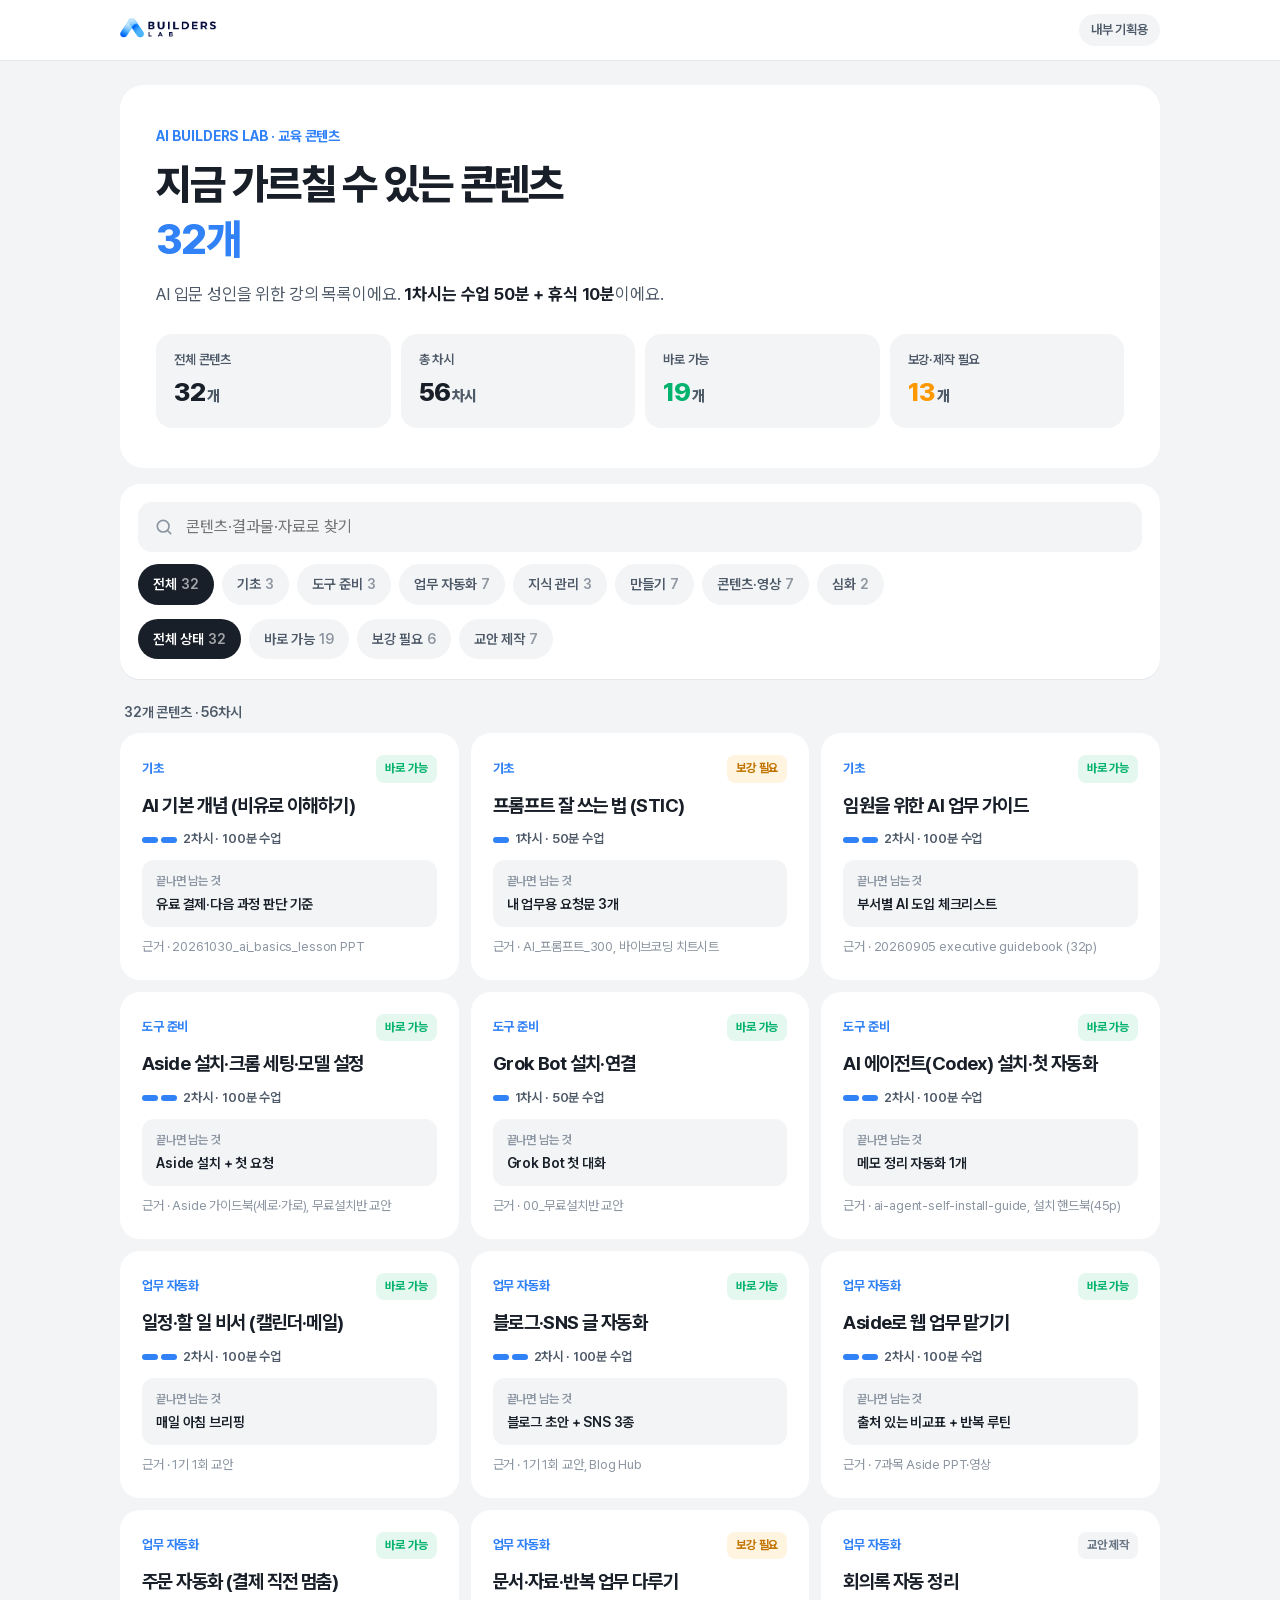
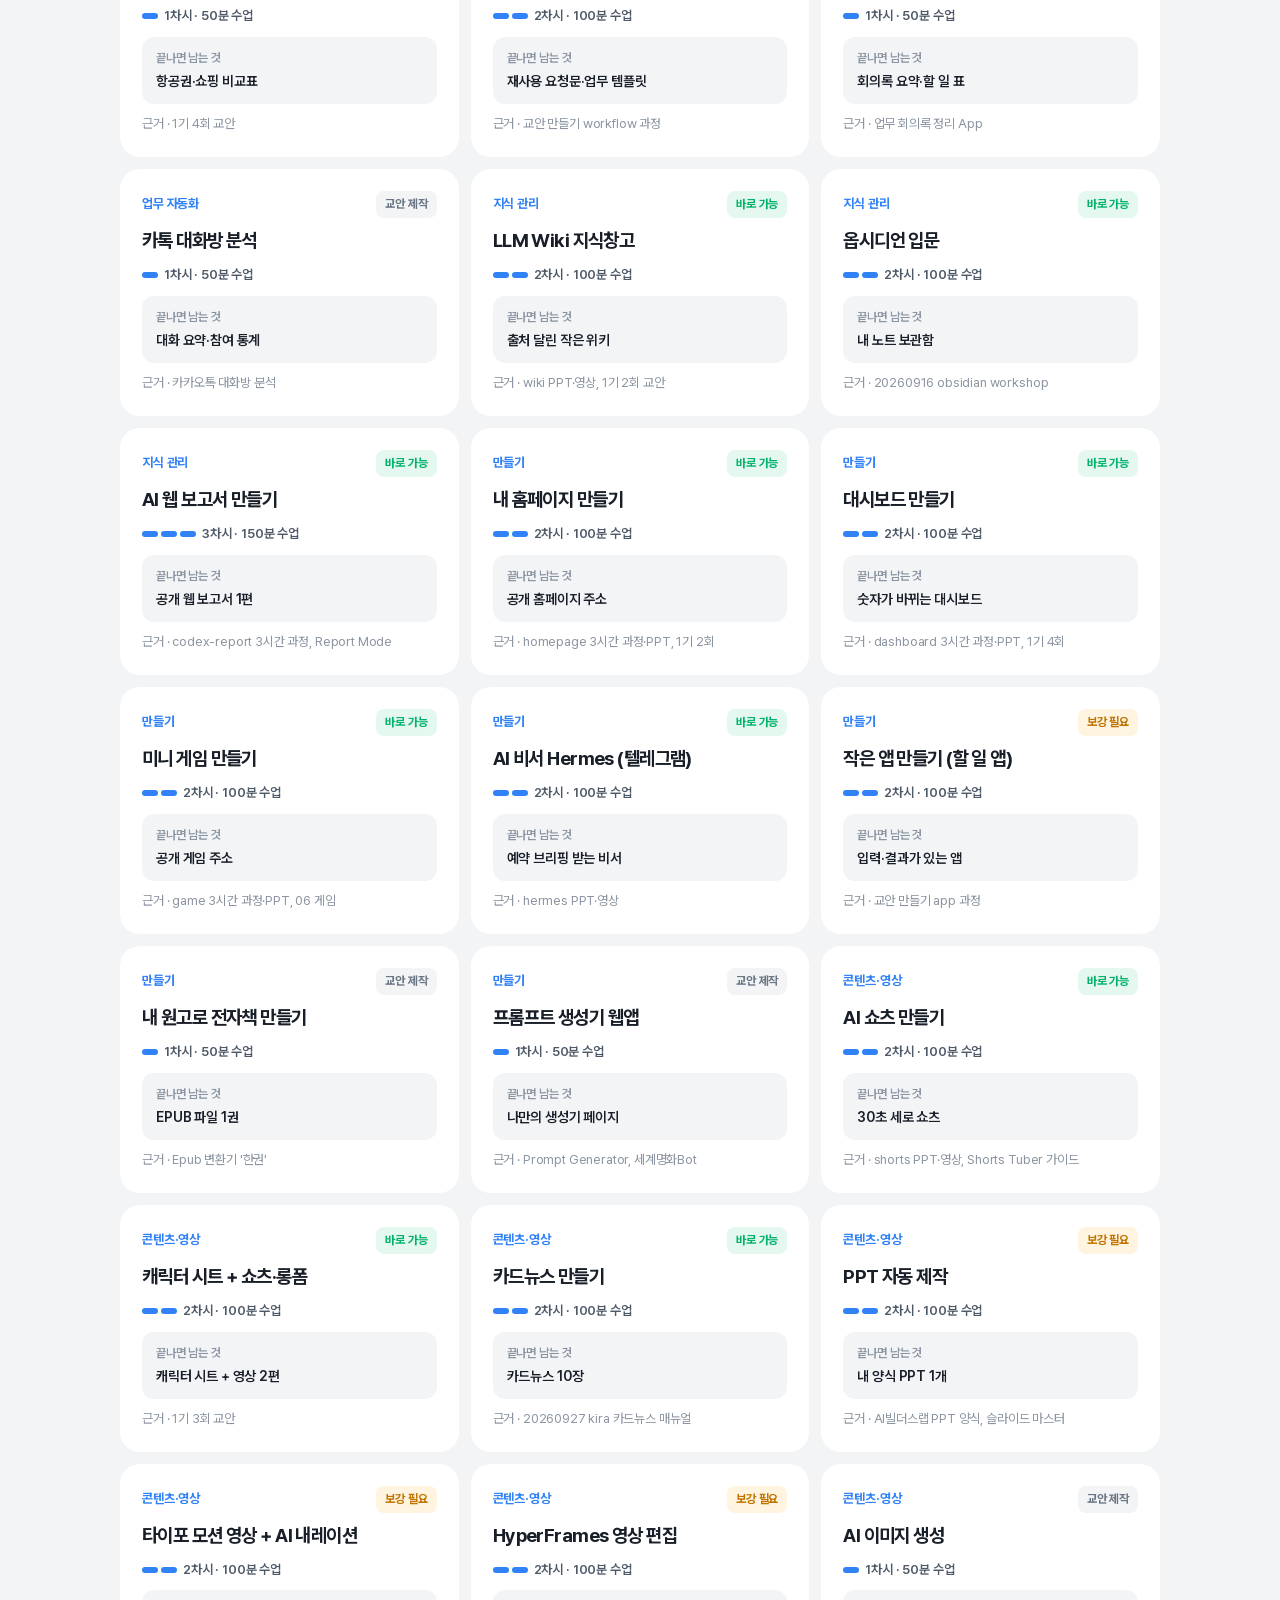
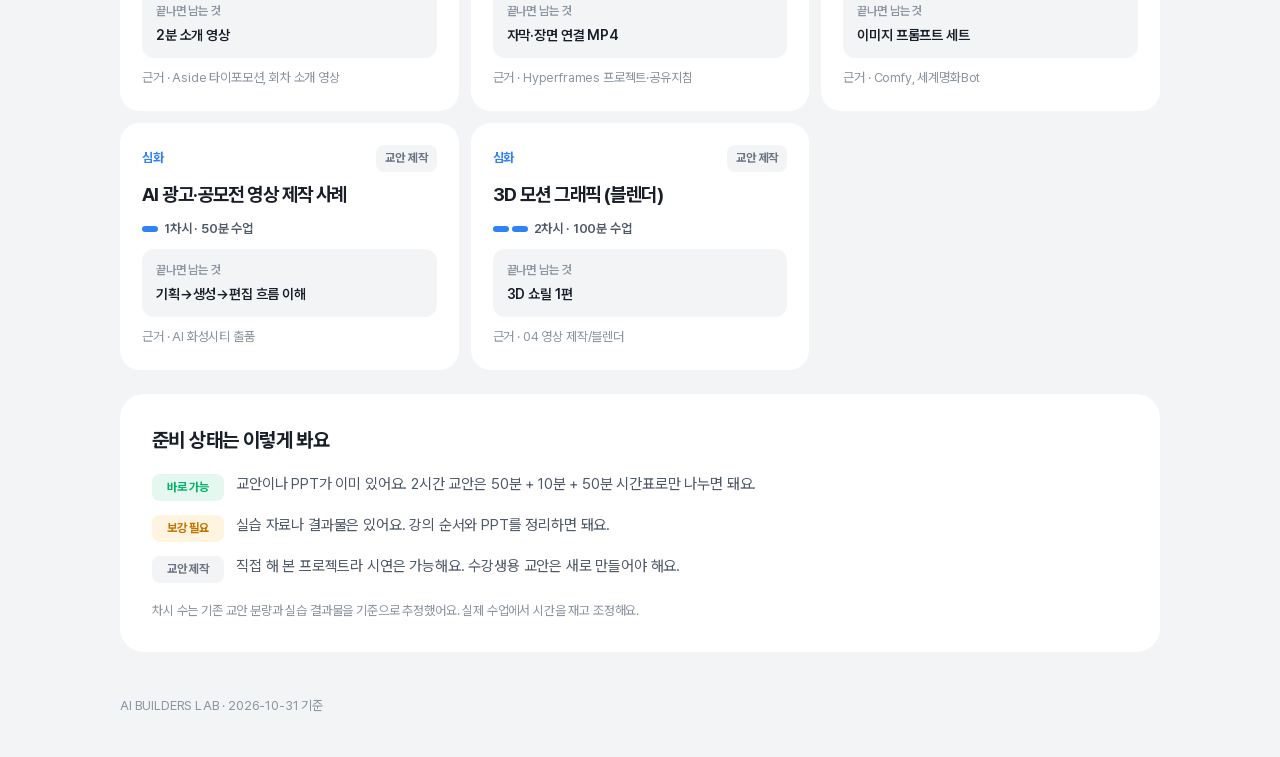
==== index.html @ 6aefcaed "AI빌더스랩 교육 가능 콘텐츠 목록 (토스 스타일 반응형)" ====
<!doctype html>
<html lang="ko">
<head>
  <meta charset="utf-8">
  <meta name="viewport" content="width=device-width,initial-scale=1">
  <title>AI빌더스랩 · 교육 가능 콘텐츠</title>
  <meta name="description" content="AI 입문 성인을 위한 AI빌더스랩 교육 콘텐츠 32개. 1차시는 수업 50분과 휴식 10분입니다.">
  <meta name="theme-color" content="#ffffff">
  <link rel="stylesheet" href="fonts/pretendard.css">
  <link rel="stylesheet" href="styles.css">
  <script src="data.js" defer></script>
  <script src="app.js" defer></script>
</head>
<body>
  <header class="top"><div class="wrap top-in">
    <img src="brand-wordmark.png" alt="AI빌더스랩" width="150" height="36">
    <span class="top-tag">내부 기획용</span>
  </div></header>
  <main class="wrap">
    <section class="hero">
      <p class="eyebrow">AI BUILDERS LAB · 교육 콘텐츠</p>
      <h1>지금 가르칠 수 있는 콘텐츠<br><span id="hero-count">32개</span></h1>
      <p class="lede">AI 입문 성인을 위한 강의 목록이에요. <b>1차시는 수업 50분 + 휴식 10분</b>이에요.</p>
      <div class="stats" id="stats"></div>
    </section>

    <section class="tools" aria-label="찾기">
      <label class="search"><svg viewBox="0 0 24 24" aria-hidden="true"><circle cx="11" cy="11" r="7"/><path d="m20 20-3.5-3.5"/></svg><input id="q" type="search" placeholder="콘텐츠·결과물·자료로 찾기" aria-label="검색"></label>
      <div class="chips" id="area-chips" role="group" aria-label="분야"></div>
      <div class="chips" id="ready-chips" role="group" aria-label="준비 상태"></div>
    </section>

    <p class="result" id="result" role="status" aria-live="polite"></p>
    <section class="list" id="list"></section>
    <p class="empty" id="empty" hidden>조건에 맞는 콘텐츠가 없어요. 필터를 바꿔 보세요.</p>

    <section class="legend">
      <h2>준비 상태는 이렇게 봐요</h2>
      <ul>
        <li><span class="badge ready">바로 가능</span>교안이나 PPT가 이미 있어요. 2시간 교안은 50분 + 10분 + 50분 시간표로만 나누면 돼요.</li>
        <li><span class="badge partial">보강 필요</span>실습 자료나 결과물은 있어요. 강의 순서와 PPT를 정리하면 돼요.</li>
        <li><span class="badge new">교안 제작</span>직접 해 본 프로젝트라 시연은 가능해요. 수강생용 교안은 새로 만들어야 해요.</li>
      </ul>
      <p class="note">차시 수는 기존 교안 분량과 실습 결과물을 기준으로 추정했어요. 실제 수업에서 시간을 재고 조정해요.</p>
    </section>
  </main>
  <footer class="foot"><div class="wrap">AI BUILDERS LAB · 2026-10-31 기준</div></footer>
</body>
</html>
---- fonts/pretendard.css ----
/*
Copyright (c) 2021 Kil Hyung-jin, with Reserved Font Name Pretendard.
https://github.com/orioncactus/pretendard

This Font Software is licensed under the SIL Open Font License, Version 1.1.
This license is copied below, and is also available with a FAQ at:
http://scripts.sil.org/OFL
*/
/* [0] */
@font-face {
	font-family: 'Pretendard Variable';
	font-style: normal;
	font-display: swap;
	font-weight: 45 920;
	src: url(./woff2-dynamic-subset/PretendardVariable.subset.0.woff2) format('woff2-variations');
	unicode-range: U+f9ca-fa0b, U+ff03-ff05, U+ff07, U+ff0a-ff0b, U+ff0d-ff19, U+ff1b, U+ff1d, U+ff20-ff5b, U+ff5d, U+ffe0-ffe3, U+ffe5-ffe6;
}

/* [1] */
@font-face {
	font-family: 'Pretendard Variable';
	font-style: normal;
	font-display: swap;
	font-weight: 45 920;
	src: url(./woff2-dynamic-subset/PretendardVariable.subset.1.woff2) format('woff2-variations');
	unicode-range: U+d723-d728, U+d72a-d733, U+d735-d748, U+d74a-d74f, U+d752-d753, U+d755-d757, U+d75a-d75f, U+d762-d764, U+d766-d768, U+d76a-d76b, U+d76d-d76f, U+d771-d787, U+d789-d78b, U+d78d-d78f, U+d791-d797, U+d79a, U+d79c, U+d79e-d7a3, U+f900-f909, U+f90b-f92e;
}

/* [2] */
@font-face {
	font-family: 'Pretendard Variable';
	font-style: normal;
	font-display: swap;
	font-weight: 45 920;
	src: url(./woff2-dynamic-subset/PretendardVariable.subset.2.woff2) format('woff2-variations');
	unicode-range: U+d679-d68b, U+d68e-d69e, U+d6a0, U+d6a2-d6a7, U+d6a9-d6c3, U+d6c6-d6c7, U+d6c9-d6cb, U+d6cd-d6d3, U+d6d5-d6d6, U+d6d8-d6e3, U+d6e5-d6e7, U+d6e9-d6fb, U+d6fd-d717, U+d719-d71f, U+d721-d722;
}

/* [3] */
@font-face {
	font-family: 'Pretendard Variable';
	font-style: normal;
	font-display: swap;
	font-weight: 45 920;
	src: url(./woff2-dynamic-subset/PretendardVariable.subset.3.woff2) format('woff2-variations');
	unicode-range: U+d5bc-d5c7, U+d5ca-d5cb, U+d5cd-d5cf, U+d5d1-d5d7, U+d5d9-d5da, U+d5dc, U+d5de-d5e3, U+d5e6-d5e7, U+d5e9-d5eb, U+d5ed-d5f6, U+d5f8, U+d5fa-d5ff, U+d602-d603, U+d605-d607, U+d609-d60f, U+d612-d613, U+d616-d61b, U+d61d-d637, U+d63a-d63b, U+d63d-d63f, U+d641-d647, U+d64a-d64c, U+d64e-d653, U+d656-d657, U+d659-d65b, U+d65d-d666, U+d668, U+d66a-d678;
}

/* [4] */
@font-face {
	font-family: 'Pretendard Variable';
	font-style: normal;
	font-display: swap;
	font-weight: 45 920;
	src: url(./woff2-dynamic-subset/PretendardVariable.subset.4.woff2) format('woff2-variations');
	unicode-range: U+d507, U+d509-d50b, U+d50d-d513, U+d515-d53b, U+d53e-d53f, U+d541-d543, U+d545-d54c, U+d54e, U+d550, U+d552-d557, U+d55a-d55b, U+d55d-d55f, U+d561-d564, U+d566-d567, U+d56a, U+d56c, U+d56e-d573, U+d576-d577, U+d579-d583, U+d585-d586, U+d58a-d5a4, U+d5a6-d5bb;
}

/* [5] */
@font-face {
	font-family: 'Pretendard Variable';
	font-style: normal;
	font-display: swap;
	font-weight: 45 920;
	src: url(./woff2-dynamic-subset/PretendardVariable.subset.5.woff2) format('woff2-variations');
	unicode-range: U+d464-d477, U+d47a-d47b, U+d47d-d47f, U+d481-d487, U+d489-d48a, U+d48c, U+d48e-d4e7, U+d4e9-d503, U+d505-d506;
}

/* [6] */
@font-face {
	font-family: 'Pretendard Variable';
	font-style: normal;
	font-display: swap;
	font-weight: 45 920;
	src: url(./woff2-dynamic-subset/PretendardVariable.subset.6.woff2) format('woff2-variations');
	unicode-range: U+d3bf-d3c7, U+d3ca-d3cf, U+d3d1-d3eb, U+d3ee-d3ef, U+d3f1-d3f3, U+d3f5-d3fb, U+d3fd-d400, U+d402-d45b, U+d45d-d463;
}

/* [7] */
@font-face {
	font-family: 'Pretendard Variable';
	font-style: normal;
	font-display: swap;
	font-weight: 45 920;
	src: url(./woff2-dynamic-subset/PretendardVariable.subset.7.woff2) format('woff2-variations');
	unicode-range: U+d2ff, U+d302-d304, U+d306-d30b, U+d30f, U+d311-d313, U+d315-d31b, U+d31e, U+d322-d324, U+d326-d327, U+d32a-d32b, U+d32d-d32f, U+d331-d337, U+d339-d33c, U+d33e-d37b, U+d37e-d37f, U+d381-d383, U+d385-d38b, U+d38e-d390, U+d392-d397, U+d39a-d39b, U+d39d-d39f, U+d3a1-d3a7, U+d3a9-d3aa, U+d3ac, U+d3ae-d3b3, U+d3b5-d3b7, U+d3b9-d3bb, U+d3bd-d3be;
}

/* [8] */
@font-face {
	font-family: 'Pretendard Variable';
	font-style: normal;
	font-display: swap;
	font-weight: 45 920;
	src: url(./woff2-dynamic-subset/PretendardVariable.subset.8.woff2) format('woff2-variations');
	unicode-range: U+d257-d27f, U+d281-d29b, U+d29d-d29f, U+d2a1-d2ab, U+d2ad-d2b7, U+d2ba-d2bb, U+d2bd-d2bf, U+d2c1-d2c7, U+d2c9-d2ef, U+d2f2-d2f3, U+d2f5-d2f7, U+d2f9-d2fe;
}

/* [9] */
@font-face {
	font-family: 'Pretendard Variable';
	font-style: normal;
	font-display: swap;
	font-weight: 45 920;
	src: url(./woff2-dynamic-subset/PretendardVariable.subset.9.woff2) format('woff2-variations');
	unicode-range: U+d1b4, U+d1b6-d1f3, U+d1f5-d22b, U+d22e-d22f, U+d231-d233, U+d235-d23b, U+d23d-d240, U+d242-d256;
}

/* [10] */
@font-face {
	font-family: 'Pretendard Variable';
	font-style: normal;
	font-display: swap;
	font-weight: 45 920;
	src: url(./woff2-dynamic-subset/PretendardVariable.subset.10.woff2) format('woff2-variations');
	unicode-range: U+d105-d12f, U+d132-d133, U+d135-d137, U+d139-d13f, U+d141-d142, U+d144, U+d146-d14b, U+d14e-d14f, U+d151-d153, U+d155-d15b, U+d15e-d187, U+d189-d19f, U+d1a2-d1a3, U+d1a5-d1a7, U+d1a9-d1af, U+d1b2-d1b3;
}

/* [11] */
@font-face {
	font-family: 'Pretendard Variable';
	font-style: normal;
	font-display: swap;
	font-weight: 45 920;
	src: url(./woff2-dynamic-subset/PretendardVariable.subset.11.woff2) format('woff2-variations');
	unicode-range: U+d04b-d04f, U+d051-d057, U+d059-d06b, U+d06d-d06f, U+d071-d073, U+d075-d07b, U+d07e-d0a3, U+d0a6-d0a7, U+d0a9-d0ab, U+d0ad-d0b3, U+d0b6, U+d0b8, U+d0ba-d0bf, U+d0c2-d0c3, U+d0c5-d0c7, U+d0c9-d0cf, U+d0d2, U+d0d6-d0db, U+d0de-d0df, U+d0e1-d0e3, U+d0e5-d0eb, U+d0ee-d0f0, U+d0f2-d104;
}

/* [12] */
@font-face {
	font-family: 'Pretendard Variable';
	font-style: normal;
	font-display: swap;
	font-weight: 45 920;
	src: url(./woff2-dynamic-subset/PretendardVariable.subset.12.woff2) format('woff2-variations');
	unicode-range: U+cfa2-cfc3, U+cfc5-cfdf, U+cfe2-cfe3, U+cfe5-cfe7, U+cfe9-cff4, U+cff6-cffb, U+cffd-cfff, U+d001-d003, U+d005-d017, U+d019-d033, U+d036-d037, U+d039-d03b, U+d03d-d04a;
}

/* [13] */
@font-face {
	font-family: 'Pretendard Variable';
	font-style: normal;
	font-display: swap;
	font-weight: 45 920;
	src: url(./woff2-dynamic-subset/PretendardVariable.subset.13.woff2) format('woff2-variations');
	unicode-range: U+cef0-cef3, U+cef6, U+cef9-ceff, U+cf01-cf03, U+cf05-cf07, U+cf09-cf0f, U+cf11-cf12, U+cf14-cf1b, U+cf1d-cf1f, U+cf21-cf2f, U+cf31-cf53, U+cf56-cf57, U+cf59-cf5b, U+cf5d-cf63, U+cf66, U+cf68, U+cf6a-cf6f, U+cf71-cf84, U+cf86-cf8b, U+cf8d-cfa1;
}

/* [14] */
@font-face {
	font-family: 'Pretendard Variable';
	font-style: normal;
	font-display: swap;
	font-weight: 45 920;
	src: url(./woff2-dynamic-subset/PretendardVariable.subset.14.woff2) format('woff2-variations');
	unicode-range: U+ce3c-ce57, U+ce5a-ce5b, U+ce5d-ce5f, U+ce61-ce67, U+ce6a, U+ce6c, U+ce6e-ce73, U+ce76-ce77, U+ce79-ce7b, U+ce7d-ce83, U+ce85-ce88, U+ce8a-ce8f, U+ce91-ce93, U+ce95-ce97, U+ce99-ce9f, U+cea2, U+cea4-ceab, U+cead-cee3, U+cee6-cee7, U+cee9-ceeb, U+ceed-ceef;
}

/* [15] */
@font-face {
	font-family: 'Pretendard Variable';
	font-style: normal;
	font-display: swap;
	font-weight: 45 920;
	src: url(./woff2-dynamic-subset/PretendardVariable.subset.15.woff2) format('woff2-variations');
	unicode-range: U+cd92-cd93, U+cd96-cd97, U+cd99-cd9b, U+cd9d-cda3, U+cda6-cda8, U+cdaa-cdaf, U+cdb1-cdc3, U+cdc5-cdcb, U+cdcd-cde7, U+cde9-ce03, U+ce05-ce1f, U+ce22-ce34, U+ce36-ce3b;
}

/* [16] */
@font-face {
	font-family: 'Pretendard Variable';
	font-style: normal;
	font-display: swap;
	font-weight: 45 920;
	src: url(./woff2-dynamic-subset/PretendardVariable.subset.16.woff2) format('woff2-variations');
	unicode-range: U+ccef-cd07, U+cd0a-cd0b, U+cd0d-cd1a, U+cd1c, U+cd1e-cd2b, U+cd2d-cd5b, U+cd5d-cd77, U+cd79-cd91;
}

/* [17] */
@font-face {
	font-family: 'Pretendard Variable';
	font-style: normal;
	font-display: swap;
	font-weight: 45 920;
	src: url(./woff2-dynamic-subset/PretendardVariable.subset.17.woff2) format('woff2-variations');
	unicode-range: U+cc3f-cc43, U+cc46-cc47, U+cc49-cc4b, U+cc4d-cc53, U+cc55-cc58, U+cc5a-cc5f, U+cc61-cc97, U+cc9a-cc9b, U+cc9d-cc9f, U+cca1-cca7, U+ccaa, U+ccac, U+ccae-ccb3, U+ccb6-ccb7, U+ccb9-ccbb, U+ccbd-cccf, U+ccd1-cce3, U+cce5-ccee;
}

/* [18] */
@font-face {
	font-family: 'Pretendard Variable';
	font-style: normal;
	font-display: swap;
	font-weight: 45 920;
	src: url(./woff2-dynamic-subset/PretendardVariable.subset.18.woff2) format('woff2-variations');
	unicode-range: U+cb91-cbd3, U+cbd5-cbe3, U+cbe5-cc0b, U+cc0e-cc0f, U+cc11-cc13, U+cc15-cc1b, U+cc1d-cc20, U+cc23-cc27, U+cc2a-cc2b, U+cc2d, U+cc2f, U+cc31-cc37, U+cc3a, U+cc3c;
}

/* [19] */
@font-face {
	font-family: 'Pretendard Variable';
	font-style: normal;
	font-display: swap;
	font-weight: 45 920;
	src: url(./woff2-dynamic-subset/PretendardVariable.subset.19.woff2) format('woff2-variations');
	unicode-range: U+caf4-cb47, U+cb4a-cb90;
}

/* [20] */
@font-face {
	font-family: 'Pretendard Variable';
	font-style: normal;
	font-display: swap;
	font-weight: 45 920;
	src: url(./woff2-dynamic-subset/PretendardVariable.subset.20.woff2) format('woff2-variations');
	unicode-range: U+ca4a-ca4b, U+ca4e-ca4f, U+ca51-ca53, U+ca55-ca5b, U+ca5d-ca60, U+ca62-ca83, U+ca85-cabb, U+cabe-cabf, U+cac1-cac3, U+cac5-cacb, U+cacd-cad0, U+cad2, U+cad4-cad8, U+cada-caf3;
}

/* [21] */
@font-face {
	font-family: 'Pretendard Variable';
	font-style: normal;
	font-display: swap;
	font-weight: 45 920;
	src: url(./woff2-dynamic-subset/PretendardVariable.subset.21.woff2) format('woff2-variations');
	unicode-range: U+c996-c997, U+c99a-c99c, U+c99e-c9bf, U+c9c2-c9c3, U+c9c5-c9c7, U+c9c9-c9cf, U+c9d2, U+c9d4, U+c9d7-c9d8, U+c9db, U+c9de-c9df, U+c9e1-c9e3, U+c9e5-c9e6, U+c9e8-c9eb, U+c9ee-c9f0, U+c9f2-c9f7, U+c9f9-ca0b, U+ca0d-ca28, U+ca2a-ca49;
}

/* [22] */
@font-face {
	font-family: 'Pretendard Variable';
	font-style: normal;
	font-display: swap;
	font-weight: 45 920;
	src: url(./woff2-dynamic-subset/PretendardVariable.subset.22.woff2) format('woff2-variations');
	unicode-range: U+c8e9-c8f4, U+c8f6-c8fb, U+c8fe-c8ff, U+c901-c903, U+c905-c90b, U+c90e-c910, U+c912-c917, U+c919-c92b, U+c92d-c94f, U+c951-c953, U+c955-c96b, U+c96d-c973, U+c975-c987, U+c98a-c98b, U+c98d-c98f, U+c991-c995;
}

/* [23] */
@font-face {
	font-family: 'Pretendard Variable';
	font-style: normal;
	font-display: swap;
	font-weight: 45 920;
	src: url(./woff2-dynamic-subset/PretendardVariable.subset.23.woff2) format('woff2-variations');
	unicode-range: U+c841-c84b, U+c84d-c86f, U+c872-c873, U+c875-c877, U+c879-c87f, U+c882-c884, U+c887-c88a, U+c88d-c8c3, U+c8c5-c8df, U+c8e1-c8e8;
}

/* [24] */
@font-face {
	font-family: 'Pretendard Variable';
	font-style: normal;
	font-display: swap;
	font-weight: 45 920;
	src: url(./woff2-dynamic-subset/PretendardVariable.subset.24.woff2) format('woff2-variations');
	unicode-range: U+c779-c77b, U+c77e-c782, U+c786, U+c78b, U+c78d, U+c78f, U+c792-c793, U+c795, U+c797, U+c799-c79f, U+c7a2, U+c7a7-c7ab, U+c7ae-c7bb, U+c7bd-c7c0, U+c7c2-c7c7, U+c7c9-c7dc, U+c7de-c7ff, U+c802-c803, U+c805-c807, U+c809, U+c80b-c80f, U+c812, U+c814, U+c817-c81b, U+c81e-c81f, U+c821-c823, U+c825-c82e, U+c830-c837, U+c839-c83b, U+c83d-c840;
}

/* [25] */
@font-face {
	font-family: 'Pretendard Variable';
	font-style: normal;
	font-display: swap;
	font-weight: 45 920;
	src: url(./woff2-dynamic-subset/PretendardVariable.subset.25.woff2) format('woff2-variations');
	unicode-range: U+c6bb-c6bf, U+c6c2, U+c6c4, U+c6c6-c6cb, U+c6ce-c6cf, U+c6d1-c6d3, U+c6d5-c6db, U+c6dd-c6df, U+c6e1-c6e7, U+c6e9-c6eb, U+c6ed-c6ef, U+c6f1-c6f8, U+c6fa-c703, U+c705-c707, U+c709-c70b, U+c70d-c716, U+c718, U+c71a-c71f, U+c722-c723, U+c725-c727, U+c729-c734, U+c736-c73b, U+c73e-c73f, U+c741-c743, U+c745-c74b, U+c74e-c750, U+c752-c757, U+c759-c773, U+c776-c777;
}

/* [26] */
@font-face {
	font-family: 'Pretendard Variable';
	font-style: normal;
	font-display: swap;
	font-weight: 45 920;
	src: url(./woff2-dynamic-subset/PretendardVariable.subset.26.woff2) format('woff2-variations');
	unicode-range: U+c5f5-c5fb, U+c5fe, U+c602-c605, U+c607, U+c609-c60f, U+c611-c61a, U+c61c-c623, U+c626-c627, U+c629-c62b, U+c62d, U+c62f-c632, U+c636, U+c638, U+c63a-c63f, U+c642-c643, U+c645-c647, U+c649-c652, U+c656-c65b, U+c65d-c65f, U+c661-c663, U+c665-c677, U+c679-c67b, U+c67d-c693, U+c696-c697, U+c699-c69b, U+c69d-c6a3, U+c6a6, U+c6a8, U+c6aa-c6af, U+c6b2-c6b3, U+c6b5-c6b7, U+c6b9-c6ba;
}

/* [27] */
@font-face {
	font-family: 'Pretendard Variable';
	font-style: normal;
	font-display: swap;
	font-weight: 45 920;
	src: url(./woff2-dynamic-subset/PretendardVariable.subset.27.woff2) format('woff2-variations');
	unicode-range: U+c517-c527, U+c52a-c52b, U+c52d-c52f, U+c531-c538, U+c53a, U+c53c, U+c53e-c543, U+c546-c547, U+c54b, U+c54d-c552, U+c556, U+c55a-c55b, U+c55d, U+c55f, U+c562-c563, U+c565-c567, U+c569-c56f, U+c572, U+c574, U+c576-c57b, U+c57e-c57f, U+c581-c583, U+c585-c586, U+c588-c58b, U+c58e, U+c590, U+c592-c596, U+c599-c5b3, U+c5b6-c5b7, U+c5ba, U+c5be-c5c3, U+c5ca-c5cb, U+c5cd, U+c5cf, U+c5d2-c5d3, U+c5d5-c5d7, U+c5d9-c5df, U+c5e1-c5e2, U+c5e4, U+c5e6-c5eb, U+c5ef, U+c5f1-c5f3;
}

/* [28] */
@font-face {
	font-family: 'Pretendard Variable';
	font-style: normal;
	font-display: swap;
	font-weight: 45 920;
	src: url(./woff2-dynamic-subset/PretendardVariable.subset.28.woff2) format('woff2-variations');
	unicode-range: U+c475-c4ef, U+c4f2-c4f3, U+c4f5-c4f7, U+c4f9-c4ff, U+c502-c50b, U+c50d-c516;
}

/* [29] */
@font-face {
	font-family: 'Pretendard Variable';
	font-style: normal;
	font-display: swap;
	font-weight: 45 920;
	src: url(./woff2-dynamic-subset/PretendardVariable.subset.29.woff2) format('woff2-variations');
	unicode-range: U+c3d0-c3d7, U+c3da-c3db, U+c3dd-c3de, U+c3e1-c3ec, U+c3ee-c3f3, U+c3f5-c42b, U+c42d-c463, U+c466-c474;
}

/* [30] */
@font-face {
	font-family: 'Pretendard Variable';
	font-style: normal;
	font-display: swap;
	font-weight: 45 920;
	src: url(./woff2-dynamic-subset/PretendardVariable.subset.30.woff2) format('woff2-variations');
	unicode-range: U+c32b-c367, U+c36a-c36b, U+c36d-c36f, U+c371-c377, U+c37a-c37b, U+c37e-c383, U+c385-c387, U+c389-c3cf;
}

/* [31] */
@font-face {
	font-family: 'Pretendard Variable';
	font-style: normal;
	font-display: swap;
	font-weight: 45 920;
	src: url(./woff2-dynamic-subset/PretendardVariable.subset.31.woff2) format('woff2-variations');
	unicode-range: U+c26a-c26b, U+c26d-c26f, U+c271-c273, U+c275-c27b, U+c27e-c287, U+c289-c28f, U+c291-c297, U+c299-c29a, U+c29c-c2a3, U+c2a5-c2a7, U+c2a9-c2ab, U+c2ad-c2b3, U+c2b6, U+c2b8, U+c2ba-c2bb, U+c2bd-c2db, U+c2de-c2df, U+c2e1-c2e2, U+c2e5-c2ea, U+c2ee, U+c2f0, U+c2f2-c2f5, U+c2f7, U+c2fa-c2fb, U+c2fd-c2ff, U+c301-c307, U+c309-c30c, U+c30e-c312, U+c315-c323, U+c325-c328, U+c32a;
}

/* [32] */
@font-face {
	font-family: 'Pretendard Variable';
	font-style: normal;
	font-display: swap;
	font-weight: 45 920;
	src: url(./woff2-dynamic-subset/PretendardVariable.subset.32.woff2) format('woff2-variations');
	unicode-range: U+c1bc-c1c3, U+c1c5-c1df, U+c1e1-c1fb, U+c1fd-c203, U+c205-c20c, U+c20e, U+c210-c217, U+c21a-c21b, U+c21d-c21e, U+c221-c227, U+c229-c22a, U+c22c, U+c22e, U+c230, U+c233-c24f, U+c251-c257, U+c259-c269;
}

/* [33] */
@font-face {
	font-family: 'Pretendard Variable';
	font-style: normal;
	font-display: swap;
	font-weight: 45 920;
	src: url(./woff2-dynamic-subset/PretendardVariable.subset.33.woff2) format('woff2-variations');
	unicode-range: U+c101-c11b, U+c11f, U+c121-c123, U+c125-c12b, U+c12e, U+c132-c137, U+c13a-c13b, U+c13d-c13f, U+c141-c147, U+c14a, U+c14c-c153, U+c155-c157, U+c159-c15b, U+c15d-c166, U+c169-c16f, U+c171-c177, U+c179-c18b, U+c18e-c18f, U+c191-c193, U+c195-c19b, U+c19d-c19e, U+c1a0, U+c1a2-c1a4, U+c1a6-c1bb;
}

/* [34] */
@font-face {
	font-family: 'Pretendard Variable';
	font-style: normal;
	font-display: swap;
	font-weight: 45 920;
	src: url(./woff2-dynamic-subset/PretendardVariable.subset.34.woff2) format('woff2-variations');
	unicode-range: U+c049-c057, U+c059-c05b, U+c05d-c05f, U+c061-c067, U+c069-c08f, U+c091-c0ab, U+c0ae-c0af, U+c0b1-c0b3, U+c0b5, U+c0b7-c0bb, U+c0be, U+c0c2-c0c7, U+c0ca-c0cb, U+c0cd-c0cf, U+c0d1-c0d7, U+c0d9-c0da, U+c0dc, U+c0de-c0e3, U+c0e5-c0eb, U+c0ed-c0f3, U+c0f6, U+c0f8, U+c0fa-c0ff;
}

/* [35] */
@font-face {
	font-family: 'Pretendard Variable';
	font-style: normal;
	font-display: swap;
	font-weight: 45 920;
	src: url(./woff2-dynamic-subset/PretendardVariable.subset.35.woff2) format('woff2-variations');
	unicode-range: U+bfa7-bfaf, U+bfb1-bfc4, U+bfc6-bfcb, U+bfce-bfcf, U+bfd1-bfd3, U+bfd5-bfdb, U+bfdd-c048;
}

/* [36] */
@font-face {
	font-family: 'Pretendard Variable';
	font-style: normal;
	font-display: swap;
	font-weight: 45 920;
	src: url(./woff2-dynamic-subset/PretendardVariable.subset.36.woff2) format('woff2-variations');
	unicode-range: U+bf07, U+bf09-bf3f, U+bf41-bf4f, U+bf52-bf54, U+bf56-bfa6;
}

/* [37] */
@font-face {
	font-family: 'Pretendard Variable';
	font-style: normal;
	font-display: swap;
	font-weight: 45 920;
	src: url(./woff2-dynamic-subset/PretendardVariable.subset.37.woff2) format('woff2-variations');
	unicode-range: U+be56, U+be58, U+be5c-be5f, U+be62-be63, U+be65-be67, U+be69-be74, U+be76-be7b, U+be7e-be7f, U+be81-be8e, U+be90, U+be92-bea7, U+bea9-becf, U+bed2-bed3, U+bed5-bed6, U+bed9-bee3, U+bee6-bf06;
}

/* [38] */
@font-face {
	font-family: 'Pretendard Variable';
	font-style: normal;
	font-display: swap;
	font-weight: 45 920;
	src: url(./woff2-dynamic-subset/PretendardVariable.subset.38.woff2) format('woff2-variations');
	unicode-range: U+bdb0-bdd3, U+bdd5-bdef, U+bdf1-be0b, U+be0d-be0f, U+be11-be13, U+be15-be43, U+be46-be47, U+be49-be4b, U+be4d-be53;
}

/* [39] */
@font-face {
	font-family: 'Pretendard Variable';
	font-style: normal;
	font-display: swap;
	font-weight: 45 920;
	src: url(./woff2-dynamic-subset/PretendardVariable.subset.39.woff2) format('woff2-variations');
	unicode-range: U+bd03, U+bd06, U+bd08, U+bd0a-bd0f, U+bd11-bd22, U+bd25-bd47, U+bd49-bd58, U+bd5a-bd7f, U+bd82-bd83, U+bd85-bd87, U+bd8a-bd8f, U+bd91-bd92, U+bd94, U+bd96-bd98, U+bd9a-bdaf;
}

/* [40] */
@font-face {
	font-family: 'Pretendard Variable';
	font-style: normal;
	font-display: swap;
	font-weight: 45 920;
	src: url(./woff2-dynamic-subset/PretendardVariable.subset.40.woff2) format('woff2-variations');
	unicode-range: U+bc4e-bc83, U+bc86-bc87, U+bc89-bc8b, U+bc8d-bc93, U+bc96, U+bc98, U+bc9b-bc9f, U+bca2-bca3, U+bca5-bca7, U+bca9-bcb2, U+bcb4-bcbb, U+bcbe-bcbf, U+bcc1-bcc3, U+bcc5-bccc, U+bcce-bcd0, U+bcd2-bcd4, U+bcd6-bcf3, U+bcf7, U+bcf9-bcfb, U+bcfd-bd02;
}

/* [41] */
@font-face {
	font-family: 'Pretendard Variable';
	font-style: normal;
	font-display: swap;
	font-weight: 45 920;
	src: url(./woff2-dynamic-subset/PretendardVariable.subset.41.woff2) format('woff2-variations');
	unicode-range: U+bb90-bba3, U+bba5-bbab, U+bbad-bbbf, U+bbc1-bbf7, U+bbfa-bbfb, U+bbfd-bbfe, U+bc01-bc07, U+bc09-bc0a, U+bc0e, U+bc10, U+bc12-bc13, U+bc17, U+bc19-bc1a, U+bc1e, U+bc20-bc23, U+bc26, U+bc28, U+bc2a-bc2c, U+bc2e-bc2f, U+bc32-bc33, U+bc35-bc37, U+bc39-bc3f, U+bc41-bc42, U+bc44, U+bc46-bc48, U+bc4a-bc4d;
}

/* [42] */
@font-face {
	font-family: 'Pretendard Variable';
	font-style: normal;
	font-display: swap;
	font-weight: 45 920;
	src: url(./woff2-dynamic-subset/PretendardVariable.subset.42.woff2) format('woff2-variations');
	unicode-range: U+bae6-bafb, U+bafd-bb17, U+bb19-bb33, U+bb37, U+bb39-bb3a, U+bb3d-bb43, U+bb45-bb46, U+bb48, U+bb4a-bb4f, U+bb51-bb53, U+bb55-bb57, U+bb59-bb62, U+bb64-bb8f;
}

/* [43] */
@font-face {
	font-family: 'Pretendard Variable';
	font-style: normal;
	font-display: swap;
	font-weight: 45 920;
	src: url(./woff2-dynamic-subset/PretendardVariable.subset.43.woff2) format('woff2-variations');
	unicode-range: U+ba30-ba37, U+ba3a-ba3b, U+ba3d-ba3f, U+ba41-ba47, U+ba49-ba4a, U+ba4c, U+ba4e-ba53, U+ba56-ba57, U+ba59-ba5b, U+ba5d-ba63, U+ba65-ba66, U+ba68-ba6f, U+ba71-ba73, U+ba75-ba77, U+ba79-ba84, U+ba86, U+ba88-baa7, U+baaa, U+baad-baaf, U+bab1-bab7, U+baba, U+babc, U+babe-bae5;
}

/* [44] */
@font-face {
	font-family: 'Pretendard Variable';
	font-style: normal;
	font-display: swap;
	font-weight: 45 920;
	src: url(./woff2-dynamic-subset/PretendardVariable.subset.44.woff2) format('woff2-variations');
	unicode-range: U+b96e-b973, U+b976-b977, U+b979-b97b, U+b97d-b983, U+b986, U+b988, U+b98a-b98d, U+b98f-b9ab, U+b9ae-b9af, U+b9b1-b9b3, U+b9b5-b9bb, U+b9be, U+b9c0, U+b9c2-b9c7, U+b9ca-b9cb, U+b9cd, U+b9d2-b9d7, U+b9da, U+b9dc, U+b9df-b9e0, U+b9e2, U+b9e6-b9e7, U+b9e9-b9f3, U+b9f6, U+b9f8, U+b9fb-ba2f;
}

/* [45] */
@font-face {
	font-family: 'Pretendard Variable';
	font-style: normal;
	font-display: swap;
	font-weight: 45 920;
	src: url(./woff2-dynamic-subset/PretendardVariable.subset.45.woff2) format('woff2-variations');
	unicode-range: U+b8bf-b8cb, U+b8cd-b8e0, U+b8e2-b8e7, U+b8ea-b8eb, U+b8ed-b8ef, U+b8f1-b8f7, U+b8fa, U+b8fc, U+b8fe-b903, U+b905-b917, U+b919-b91f, U+b921-b93b, U+b93d-b957, U+b95a-b95b, U+b95d-b95f, U+b961-b967, U+b969-b96c;
}

/* [46] */
@font-face {
	font-family: 'Pretendard Variable';
	font-style: normal;
	font-display: swap;
	font-weight: 45 920;
	src: url(./woff2-dynamic-subset/PretendardVariable.subset.46.woff2) format('woff2-variations');
	unicode-range: U+b80d-b80f, U+b811-b817, U+b81a, U+b81c-b823, U+b826-b827, U+b829-b82b, U+b82d-b833, U+b836, U+b83a-b83f, U+b841-b85b, U+b85e-b85f, U+b861-b863, U+b865-b86b, U+b86e, U+b870, U+b872-b8af, U+b8b1-b8be;
}

/* [47] */
@font-face {
	font-family: 'Pretendard Variable';
	font-style: normal;
	font-display: swap;
	font-weight: 45 920;
	src: url(./woff2-dynamic-subset/PretendardVariable.subset.47.woff2) format('woff2-variations');
	unicode-range: U+b74d-b75f, U+b761-b763, U+b765-b774, U+b776-b77b, U+b77e-b77f, U+b781-b783, U+b785-b78b, U+b78e, U+b792-b796, U+b79a-b79b, U+b79d-b7a7, U+b7aa, U+b7ae-b7b3, U+b7b6-b7c8, U+b7ca-b7eb, U+b7ee-b7ef, U+b7f1-b7f3, U+b7f5-b7fb, U+b7fe, U+b802-b806, U+b80a-b80b;
}

/* [48] */
@font-face {
	font-family: 'Pretendard Variable';
	font-style: normal;
	font-display: swap;
	font-weight: 45 920;
	src: url(./woff2-dynamic-subset/PretendardVariable.subset.48.woff2) format('woff2-variations');
	unicode-range: U+b6a7-b6aa, U+b6ac-b6b0, U+b6b2-b6ef, U+b6f1-b727, U+b72a-b72b, U+b72d-b72e, U+b731-b737, U+b739-b73a, U+b73c-b743, U+b745-b74c;
}

/* [49] */
@font-face {
	font-family: 'Pretendard Variable';
	font-style: normal;
	font-display: swap;
	font-weight: 45 920;
	src: url(./woff2-dynamic-subset/PretendardVariable.subset.49.woff2) format('woff2-variations');
	unicode-range: U+b605-b60f, U+b612-b617, U+b619-b624, U+b626-b69b, U+b69e-b6a3, U+b6a5-b6a6;
}

/* [50] */
@font-face {
	font-family: 'Pretendard Variable';
	font-style: normal;
	font-display: swap;
	font-weight: 45 920;
	src: url(./woff2-dynamic-subset/PretendardVariable.subset.50.woff2) format('woff2-variations');
	unicode-range: U+b55f, U+b562-b583, U+b585-b59f, U+b5a2-b5a3, U+b5a5-b5a7, U+b5a9-b5b2, U+b5b5-b5ba, U+b5bd-b604;
}

/* [51] */
@font-face {
	font-family: 'Pretendard Variable';
	font-style: normal;
	font-display: swap;
	font-weight: 45 920;
	src: url(./woff2-dynamic-subset/PretendardVariable.subset.51.woff2) format('woff2-variations');
	unicode-range: U+b4a5-b4b6, U+b4b8-b4bf, U+b4c1-b4c7, U+b4c9-b4db, U+b4de-b4df, U+b4e1-b4e2, U+b4e5-b4eb, U+b4ee, U+b4f0, U+b4f2-b513, U+b516-b517, U+b519-b51a, U+b51d-b523, U+b526, U+b528, U+b52b-b52f, U+b532-b533, U+b535-b537, U+b539-b53f, U+b541-b544, U+b546-b54b, U+b54d-b54f, U+b551-b55b, U+b55d-b55e;
}

/* [52] */
@font-face {
	font-family: 'Pretendard Variable';
	font-style: normal;
	font-display: swap;
	font-weight: 45 920;
	src: url(./woff2-dynamic-subset/PretendardVariable.subset.52.woff2) format('woff2-variations');
	unicode-range: U+b3f8-b3fb, U+b3fd-b40f, U+b411-b417, U+b419-b41b, U+b41d-b41f, U+b421-b427, U+b42a-b42b, U+b42d-b44f, U+b452-b453, U+b455-b457, U+b459-b45f, U+b462-b464, U+b466-b46b, U+b46d-b47f, U+b481-b4a3;
}

/* [53] */
@font-face {
	font-family: 'Pretendard Variable';
	font-style: normal;
	font-display: swap;
	font-weight: 45 920;
	src: url(./woff2-dynamic-subset/PretendardVariable.subset.53.woff2) format('woff2-variations');
	unicode-range: U+b342-b353, U+b356-b357, U+b359-b35b, U+b35d-b35e, U+b360-b363, U+b366, U+b368, U+b36a-b36d, U+b36f, U+b372-b373, U+b375-b377, U+b379-b37f, U+b381-b382, U+b384, U+b386-b38b, U+b38d-b3c3, U+b3c6-b3c7, U+b3c9-b3ca, U+b3cd-b3d3, U+b3d6, U+b3d8, U+b3da-b3f7;
}

/* [54] */
@font-face {
	font-family: 'Pretendard Variable';
	font-style: normal;
	font-display: swap;
	font-weight: 45 920;
	src: url(./woff2-dynamic-subset/PretendardVariable.subset.54.woff2) format('woff2-variations');
	unicode-range: U+b27c-b283, U+b285-b28f, U+b292-b293, U+b295-b297, U+b29a-b29f, U+b2a1-b2a4, U+b2a7-b2a9, U+b2ab, U+b2ad-b2c7, U+b2ca-b2cb, U+b2cd-b2cf, U+b2d1-b2d7, U+b2da, U+b2dc, U+b2de-b2e3, U+b2e7, U+b2e9-b2ea, U+b2ef-b2f3, U+b2f6, U+b2f8, U+b2fa-b2fb, U+b2fd-b2fe, U+b302-b303, U+b305-b307, U+b309-b30f, U+b312, U+b316-b31b, U+b31d-b341;
}

/* [55] */
@font-face {
	font-family: 'Pretendard Variable';
	font-style: normal;
	font-display: swap;
	font-weight: 45 920;
	src: url(./woff2-dynamic-subset/PretendardVariable.subset.55.woff2) format('woff2-variations');
	unicode-range: U+b1d6-b1e7, U+b1e9-b1fc, U+b1fe-b203, U+b206-b207, U+b209-b20b, U+b20d-b213, U+b216-b21f, U+b221-b257, U+b259-b273, U+b275-b27b;
}

/* [56] */
@font-face {
	font-family: 'Pretendard Variable';
	font-style: normal;
	font-display: swap;
	font-weight: 45 920;
	src: url(./woff2-dynamic-subset/PretendardVariable.subset.56.woff2) format('woff2-variations');
	unicode-range: U+b120-b122, U+b126-b127, U+b129-b12b, U+b12d-b133, U+b136, U+b138, U+b13a-b13f, U+b142-b143, U+b145-b14f, U+b151-b153, U+b156-b157, U+b159-b177, U+b17a-b17b, U+b17d-b17f, U+b181-b187, U+b189-b18c, U+b18e-b191, U+b195-b1a7, U+b1a9-b1cb, U+b1cd-b1d5;
}

/* [57] */
@font-face {
	font-family: 'Pretendard Variable';
	font-style: normal;
	font-display: swap;
	font-weight: 45 920;
	src: url(./woff2-dynamic-subset/PretendardVariable.subset.57.woff2) format('woff2-variations');
	unicode-range: U+b05f-b07b, U+b07e-b07f, U+b081-b083, U+b085-b08b, U+b08d-b097, U+b09b, U+b09d-b09f, U+b0a2-b0a7, U+b0aa, U+b0b0, U+b0b2, U+b0b6-b0b7, U+b0b9-b0bb, U+b0bd-b0c3, U+b0c6-b0c7, U+b0ca-b0cf, U+b0d1-b0df, U+b0e1-b0e4, U+b0e6-b107, U+b10a-b10b, U+b10d-b10f, U+b111-b112, U+b114-b117, U+b119-b11a, U+b11c-b11f;
}

/* [58] */
@font-face {
	font-family: 'Pretendard Variable';
	font-style: normal;
	font-display: swap;
	font-weight: 45 920;
	src: url(./woff2-dynamic-subset/PretendardVariable.subset.58.woff2) format('woff2-variations');
	unicode-range: U+afac-afb7, U+afba-afbb, U+afbd-afbf, U+afc1-afc6, U+afca-afcc, U+afce-afd3, U+afd5-afe7, U+afe9-afef, U+aff1-b00b, U+b00d-b00f, U+b011-b013, U+b015-b01b, U+b01d-b027, U+b029-b043, U+b045-b047, U+b049, U+b04b, U+b04d-b052, U+b055-b056, U+b058-b05c, U+b05e;
}

/* [59] */
@font-face {
	font-family: 'Pretendard Variable';
	font-style: normal;
	font-display: swap;
	font-weight: 45 920;
	src: url(./woff2-dynamic-subset/PretendardVariable.subset.59.woff2) format('woff2-variations');
	unicode-range: U+af03-af07, U+af09-af2b, U+af2e-af33, U+af35-af3b, U+af3e-af40, U+af44-af47, U+af4a-af5c, U+af5e-af63, U+af65-af7f, U+af81-afab;
}

/* [60] */
@font-face {
	font-family: 'Pretendard Variable';
	font-style: normal;
	font-display: swap;
	font-weight: 45 920;
	src: url(./woff2-dynamic-subset/PretendardVariable.subset.60.woff2) format('woff2-variations');
	unicode-range: U+ae56-ae5b, U+ae5e-ae60, U+ae62-ae64, U+ae66-ae67, U+ae69-ae6b, U+ae6d-ae83, U+ae85-aebb, U+aebf, U+aec1-aec3, U+aec5-aecb, U+aece, U+aed0, U+aed2-aed7, U+aed9-aef3, U+aef5-af02;
}

/* [61] */
@font-face {
	font-family: 'Pretendard Variable';
	font-style: normal;
	font-display: swap;
	font-weight: 45 920;
	src: url(./woff2-dynamic-subset/PretendardVariable.subset.61.woff2) format('woff2-variations');
	unicode-range: U+ad9c-ada3, U+ada5-adbf, U+adc1-adc3, U+adc5-adc7, U+adc9-add2, U+add4-addb, U+addd-addf, U+ade1-ade3, U+ade5-adf7, U+adfa-adfb, U+adfd-adff, U+ae02-ae07, U+ae0a, U+ae0c, U+ae0e-ae13, U+ae15-ae2f, U+ae31-ae33, U+ae35-ae37, U+ae39-ae3f, U+ae42, U+ae44, U+ae46-ae49, U+ae4b, U+ae4f, U+ae51-ae53, U+ae55;
}

/* [62] */
@font-face {
	font-family: 'Pretendard Variable';
	font-style: normal;
	font-display: swap;
	font-weight: 45 920;
	src: url(./woff2-dynamic-subset/PretendardVariable.subset.62.woff2) format('woff2-variations');
	unicode-range: U+ace2-ace3, U+ace5-ace6, U+ace9-acef, U+acf2, U+acf4, U+acf7-acfb, U+acfe-acff, U+ad01-ad03, U+ad05-ad0b, U+ad0d-ad10, U+ad12-ad1b, U+ad1d-ad33, U+ad35-ad48, U+ad4a-ad4f, U+ad51-ad6b, U+ad6e-ad6f, U+ad71-ad72, U+ad77-ad7c, U+ad7e, U+ad80, U+ad82-ad87, U+ad89-ad8b, U+ad8d-ad8f, U+ad91-ad9b;
}

/* [63] */
@font-face {
	font-family: 'Pretendard Variable';
	font-style: normal;
	font-display: swap;
	font-weight: 45 920;
	src: url(./woff2-dynamic-subset/PretendardVariable.subset.63.woff2) format('woff2-variations');
	unicode-range: U+ac25-ac2c, U+ac2e, U+ac30, U+ac32-ac37, U+ac39-ac3f, U+ac41-ac4c, U+ac4e-ac6f, U+ac72-ac73, U+ac75-ac76, U+ac79-ac7f, U+ac82, U+ac84-ac88, U+ac8a-ac8b, U+ac8d-ac8f, U+ac91-ac93, U+ac95-ac9b, U+ac9d-ac9e, U+aca1-aca7, U+acab, U+acad-acaf, U+acb1-acb7, U+acba-acbb, U+acbe-acc0, U+acc2-acc3, U+acc5-acdf;
}

/* [64] */
@font-face {
	font-family: 'Pretendard Variable';
	font-style: normal;
	font-display: swap;
	font-weight: 45 920;
	src: url(./woff2-dynamic-subset/PretendardVariable.subset.64.woff2) format('woff2-variations');
	unicode-range: U+99df, U+99ed, U+99f1, U+99ff, U+9a01, U+9a08, U+9a0e-9a0f, U+9a19, U+9a2b, U+9a30, U+9a36-9a37, U+9a40, U+9a43, U+9a45, U+9a4d, U+9a55, U+9a57, U+9a5a-9a5b, U+9a5f, U+9a62, U+9a65, U+9a69-9a6a, U+9aa8, U+9ab8, U+9ad3, U+9ae5, U+9aee, U+9b1a, U+9b27, U+9b2a, U+9b31, U+9b3c, U+9b41-9b45, U+9b4f, U+9b54, U+9b5a, U+9b6f, U+9b8e, U+9b91, U+9b9f, U+9bab, U+9bae, U+9bc9, U+9bd6, U+9be4, U+9be8, U+9c0d, U+9c10, U+9c12, U+9c15, U+9c25, U+9c32, U+9c3b, U+9c47, U+9c49, U+9c57, U+9ce5, U+9ce7, U+9ce9, U+9cf3-9cf4, U+9cf6, U+9d09, U+9d1b, U+9d26, U+9d28, U+9d3b, U+9d51, U+9d5d, U+9d60-9d61, U+9d6c, U+9d72, U+9da9, U+9daf, U+9db4, U+9dc4, U+9dd7, U+9df2, U+9df8-9dfa, U+9e1a, U+9e1e, U+9e75, U+9e79, U+9e7d, U+9e7f, U+9e92-9e93, U+9e97, U+9e9d, U+9e9f, U+9ea5, U+9eb4-9eb5, U+9ebb, U+9ebe, U+9ec3, U+9ecd-9ece, U+9ed4, U+9ed8, U+9edb-9edc, U+9ede, U+9ee8, U+9ef4, U+9f07-9f08, U+9f0e, U+9f13, U+9f20, U+9f3b, U+9f4a-9f4b, U+9f4e, U+9f52, U+9f5f, U+9f61, U+9f67, U+9f6a, U+9f6c, U+9f77, U+9f8d, U+9f90, U+9f95, U+9f9c, U+ac02-ac03, U+ac05-ac06, U+ac09-ac0f, U+ac17-ac18, U+ac1b, U+ac1e-ac1f, U+ac21-ac23;
}

/* [65] */
@font-face {
	font-family: 'Pretendard Variable';
	font-style: normal;
	font-display: swap;
	font-weight: 45 920;
	src: url(./woff2-dynamic-subset/PretendardVariable.subset.65.woff2) format('woff2-variations');
	unicode-range: U+338c-339c, U+339f-33a0, U+33a2-33cb, U+33cf-33d0, U+33d3, U+33d6, U+33d8, U+33db-33dd, U+4e01, U+4e03, U+4e07-4e08, U+4e11, U+4e14-4e15, U+4e18-4e19, U+4e1e, U+4e32, U+4e38-4e39, U+4e42-4e43, U+4e45, U+4e4d-4e4f, U+4e56, U+4e58-4e59, U+4e5d-4e5e, U+4e6b, U+4e6d, U+4e73, U+4e76-4e77, U+4e7e, U+4e82, U+4e86, U+4e88, U+4e8e, U+4e90-4e92, U+4e94-4e95, U+4e98, U+4e9b, U+4e9e, U+4ea1-4ea2, U+4ea4-4ea6, U+4ea8, U+4eab, U+4ead-4eae, U+4eb6, U+4ec0-4ec1, U+4ec4, U+4ec7, U+4ecb, U+4ecd, U+4ed4-4ed5, U+4ed7-4ed9, U+4edd, U+4edf, U+4ee4, U+4ef0, U+4ef2, U+4ef6-4ef7, U+4efb, U+4f01, U+4f09, U+4f0b, U+4f0d-4f11, U+4f2f, U+4f34, U+4f36, U+4f38, U+4f3a, U+4f3c-4f3d;
}

/* [66] */
@font-face {
	font-family: 'Pretendard Variable';
	font-style: normal;
	font-display: swap;
	font-weight: 45 920;
	src: url(./woff2-dynamic-subset/PretendardVariable.subset.66.woff2) format('woff2-variations');
	unicode-range: U+3136, U+3138, U+313a-3140, U+3143-3144, U+3150, U+3152, U+3154-3156, U+3158-315b, U+315d-315f, U+3162, U+3164-318c, U+318e, U+3200-321b, U+3231, U+3239, U+3251-325a, U+3260-327b, U+327e-327f, U+328a-3290, U+3294, U+329e, U+32a5, U+3380-3384, U+3388-338b;
}

/* [67] */
@font-face {
	font-family: 'Pretendard Variable';
	font-style: normal;
	font-display: swap;
	font-weight: 45 920;
	src: url(./woff2-dynamic-subset/PretendardVariable.subset.67.woff2) format('woff2-variations');
	unicode-range: U+2f7d, U+2f7f-2f8b, U+2f8e-2f90, U+2f92-2f97, U+2f99-2fa0, U+2fa2-2fa3, U+2fa5-2fa9, U+2fac-2fb1, U+2fb3-2fbc, U+2fc1-2fca, U+2fcd-2fd4, U+3003, U+3012-3019, U+301c, U+301e-3020, U+3036, U+3041, U+3043, U+3045, U+3047, U+3049, U+304e, U+3050, U+3052, U+3056, U+305a, U+305c, U+305e, U+3062, U+3065, U+306c, U+3070-307d, U+3080, U+3085, U+3087, U+308e, U+3090-3091, U+30a1, U+30a5, U+30a9, U+30ae, U+30b1-30b2, U+30b4, U+30b6, U+30bc-30be, U+30c2, U+30c5, U+30cc, U+30d2, U+30d4, U+30d8-30dd, U+30e4, U+30e6, U+30e8, U+30ee, U+30f0-30f2, U+30f4-30f6, U+3133, U+3135;
}

/* [68] */
@font-face {
	font-family: 'Pretendard Variable';
	font-style: normal;
	font-display: swap;
	font-weight: 45 920;
	src: url(./woff2-dynamic-subset/PretendardVariable.subset.68.woff2) format('woff2-variations');
	unicode-range: U+2541-254b, U+25a4-25a9, U+25b1, U+25b5, U+25b9, U+25bf, U+25c1, U+25c3, U+25c9-25ca, U+25cc, U+25ce, U+25d0-25d1, U+25e6, U+25ef, U+260f, U+261d, U+261f, U+262f, U+2660, U+2664, U+2667-2669, U+266d, U+266f, U+2716, U+271a, U+273d, U+2756, U+2776-277f, U+278a-2793, U+2963, U+2965, U+2ac5-2ac6, U+2acb-2acc, U+2f00, U+2f04, U+2f06, U+2f08, U+2f0a-2f0b, U+2f11-2f12, U+2f14, U+2f17-2f18, U+2f1c-2f1d, U+2f1f-2f20, U+2f23-2f26, U+2f28-2f29, U+2f2b, U+2f2d, U+2f2f-2f32, U+2f38, U+2f3c-2f40, U+2f42-2f4c, U+2f4f-2f52, U+2f54-2f58, U+2f5a-2f66, U+2f69-2f70, U+2f72-2f76, U+2f78, U+2f7a-2f7c;
}

/* [69] */
@font-face {
	font-family: 'Pretendard Variable';
	font-style: normal;
	font-display: swap;
	font-weight: 45 920;
	src: url(./woff2-dynamic-subset/PretendardVariable.subset.69.woff2) format('woff2-variations');
	unicode-range: U+2479-2487, U+249c-24d1, U+24d3-24d7, U+24d9-24e9, U+24eb-24f4, U+2500-2501, U+2503, U+250c-2513, U+2515-2516, U+2518-2540;
}

/* [70] */
@font-face {
	font-family: 'Pretendard Variable';
	font-style: normal;
	font-display: swap;
	font-weight: 45 920;
	src: url(./woff2-dynamic-subset/PretendardVariable.subset.70.woff2) format('woff2-variations');
	unicode-range: U+215b-215e, U+2162-2169, U+2170-2179, U+2195-2199, U+21b0-21b4, U+21bc, U+21c0, U+21c4-21c5, U+21cd, U+21cf-21d4, U+21e0-21e3, U+21e6-21e9, U+2200, U+2202-2203, U+2206-2209, U+220b-220c, U+220f, U+2211, U+2213, U+221a, U+221d-2220, U+2222, U+2225-2227, U+2229-222c, U+222e, U+2234-2237, U+223d, U+2243, U+2245, U+2248, U+2250-2253, U+225a, U+2260-2262, U+2264-2267, U+226a-226b, U+226e-2273, U+2276-2277, U+2279-227b, U+2280-2287, U+228a-228b, U+2295-2297, U+22a3-22a5, U+22bb-22bc, U+22ce-22cf, U+22da-22db, U+22ee-22ef, U+2306, U+2312, U+2314, U+2467-2478;
}

/* [71] */
@font-face {
	font-family: 'Pretendard Variable';
	font-style: normal;
	font-display: swap;
	font-weight: 45 920;
	src: url(./woff2-dynamic-subset/PretendardVariable.subset.71.woff2) format('woff2-variations');
	unicode-range: U+81-82, U+84, U+a2-a5, U+a7-a8, U+aa, U+ac, U+b1-b3, U+b6, U+b8-ba, U+bc-be, U+c0, U+c2, U+c6-cb, U+ce-d0, U+d4, U+d8-d9, U+db-dc, U+de-df, U+e6, U+eb, U+ee-f0, U+f4, U+f7-f9, U+fb, U+fe-ff, U+111, U+126-127, U+132-133, U+138, U+13f-142, U+149-14b, U+152-153, U+166-167, U+2bc, U+2c7, U+2d0, U+2d8-2d9, U+2db-2dd, U+391-394, U+396-3a1, U+3a3-3a9, U+3b2-3b6, U+3b8, U+3bc, U+3be-3c1, U+3c3-3c9, U+2010, U+2015-2016, U+2018-2019, U+201b, U+201f-2021, U+2025, U+2030, U+2033-2036, U+203c, U+203e, U+2042, U+2074, U+207a-207f, U+2081-2084, U+2109, U+2113, U+2116, U+2121, U+2126, U+212b, U+2153-2154;
}

/* [72] */
@font-face {
	font-family: 'Pretendard Variable';
	font-style: normal;
	font-display: swap;
	font-weight: 45 920;
	src: url(./woff2-dynamic-subset/PretendardVariable.subset.72.woff2) format('woff2-variations');
	unicode-range: U+e8, U+2da, U+2160, U+2194, U+3054, U+3058, U+306d, U+3086, U+308d, U+30ac, U+30bb, U+30c4, U+30cd-30ce, U+30e2, U+3132, U+3146, U+3149, U+339d, U+4e3b, U+4f0a, U+4fdd, U+4fe1, U+5409, U+540c, U+5834, U+592a-592b, U+5b9a, U+5dde, U+5e0c, U+5e73, U+5f0f, U+60f3, U+653f, U+661f, U+662f, U+667a, U+683c, U+6b4c, U+6c11, U+767c, U+76ee, U+76f4, U+77f3, U+79d1, U+7a7a, U+7b2c, U+7d22, U+8207, U+8a00, U+8a71, U+9280, U+9580, U+958b, U+96c6, U+9762, U+98df, U+9ed1, U+ac2d, U+adc8, U+add3, U+af48, U+b014, U+b134-b135, U+b158, U+b2aa, U+b35f, U+b6a4, U+b9cf, U+bb63, U+bd23, U+be91, U+c29b, U+c3f4, U+c42c, U+c55c, U+c573, U+c58f, U+c78c, U+c7dd, U+c8f5, U+cad1, U+cc48, U+cf10, U+cf20, U+d03c, U+d07d, U+d2a0, U+d30e, U+d38d, U+d3a8, U+d3c8, U+d5e5, U+d5f9, U+d6e4, U+f90a, U+ff02, U+ff1c;
}

/* [73] */
@font-face {
	font-family: 'Pretendard Variable';
	font-style: normal;
	font-display: swap;
	font-weight: 45 920;
	src: url(./woff2-dynamic-subset/PretendardVariable.subset.73.woff2) format('woff2-variations');
	unicode-range: U+3b1, U+2466, U+25a1, U+25a3, U+261c, U+3008-3009, U+305b, U+305d, U+3069, U+30a7, U+30ba, U+30cf, U+30ef, U+3151, U+3157, U+4e4b, U+4e5f, U+4e8c, U+4eca, U+4ed6, U+4f5b, U+50cf, U+5149, U+5165, U+5171, U+5229, U+529b, U+5316, U+539f, U+53f2, U+571f, U+5728, U+58eb, U+591c, U+5b78, U+5c11, U+5c55, U+5ddd, U+5e02, U+5fb7, U+60c5, U+610f, U+611f, U+6625, U+66f8, U+6797, U+679c, U+682a, U+6d2a, U+706b, U+7406, U+767b, U+76f8, U+77e5, U+7acb, U+898b, U+8a69, U+8def, U+8fd1, U+901a, U+90e8, U+91cd, U+975e, U+ae14, U+ae6c, U+aec0, U+afc7, U+afc9, U+b01c, U+b028, U+b308, U+b311, U+b314, U+b31c, U+b524, U+b560, U+b764, U+b920, U+b9e3, U+bd48, U+be7d, U+c0db, U+c231, U+c270, U+c2e3, U+c37d, U+c3ed, U+c530, U+c6a5, U+c6dc, U+c7a4, U+c954, U+c974, U+d000, U+d565, U+d667, U+d6c5, U+d79d, U+ff1e;
}

/* [74] */
@font-face {
	font-family: 'Pretendard Variable';
	font-style: normal;
	font-display: swap;
	font-weight: 45 920;
	src: url(./woff2-dynamic-subset/PretendardVariable.subset.74.woff2) format('woff2-variations');
	unicode-range: U+131, U+2032, U+2465, U+2642, U+3048, U+3051, U+3083-3084, U+308f, U+30c0, U+30d1, U+30d3, U+30d6, U+30df, U+30e7, U+3153, U+4e16, U+4e8b, U+4ee5, U+5206, U+52a0, U+52d5, U+53e4, U+53ef, U+54c1, U+57ce, U+597d, U+5b8c, U+5ea6, U+5f8c, U+5f97, U+6210, U+6240, U+624b, U+6728, U+6bd4, U+7236, U+7269, U+7279, U+738b, U+7528, U+7530, U+767e, U+798f, U+8005, U+8a18, U+90fd, U+91cc, U+9577, U+9593, U+98a8, U+ac20, U+acf6, U+ad90, U+af5d, U+af80, U+afcd, U+aff0, U+b0a1, U+b0b5, U+b1fd, U+b2fc, U+b380, U+b51b, U+b584, U+b5b3, U+b8fd, U+b93c, U+b9f4, U+bb44, U+bc08, U+bc27, U+bc49, U+be55, U+be64, U+bfb0, U+bfc5, U+c178, U+c21f, U+c314, U+c4f1, U+c58d, U+c664, U+c698, U+c6a7, U+c6c1, U+c9ed, U+cac0, U+cacc, U+cad9, U+ccb5, U+cdcc, U+d0e4, U+d143, U+d320, U+d330, U+d54d, U+ff06, U+ff1f, U+ff5e;
}

/* [75] */
@font-face {
	font-family: 'Pretendard Variable';
	font-style: normal;
	font-display: swap;
	font-weight: 45 920;
	src: url(./woff2-dynamic-subset/PretendardVariable.subset.75.woff2) format('woff2-variations');
	unicode-range: U+b4, U+20a9, U+20ac, U+2190, U+24d8, U+2502, U+2514, U+2592, U+25c7-25c8, U+2663, U+3060, U+3064, U+3081, U+3088, U+30a3, U+30a6, U+30aa, U+30b5, U+30c7, U+30ca-30cb, U+30d0, U+30e3, U+30e5, U+339e, U+4e09, U+4eac, U+4f5c, U+5167-5168, U+516c, U+51fa, U+5408, U+540d, U+591a, U+5b57, U+6211, U+65b9, U+660e, U+6642, U+6700, U+6b63, U+6e2f, U+7063, U+7532, U+793e, U+81ea, U+8272, U+82b1, U+897f, U+8eca, U+91ce, U+ac38, U+ad76, U+ae84, U+aecc, U+b07d, U+b0b1, U+b215, U+b2a0, U+b310, U+b3d7, U+b52a, U+b618, U+b775, U+b797, U+bcd5, U+bd59, U+be80, U+bea8, U+bed1, U+bee4-bee5, U+c060, U+c2ef, U+c329, U+c3dc, U+c597, U+c5bd, U+c5e5, U+c69c, U+c9d6, U+ca29, U+ca5c, U+ca84, U+cc39, U+cc3b, U+ce89, U+cee5, U+cf65, U+cf85, U+d058, U+d145, U+d22d, U+d325, U+d37d, U+d3ad, U+d769, U+ff0c;
}

/* [76] */
@font-face {
	font-family: 'Pretendard Variable';
	font-style: normal;
	font-display: swap;
	font-weight: 45 920;
	src: url(./woff2-dynamic-subset/PretendardVariable.subset.76.woff2) format('woff2-variations');
	unicode-range: U+2161, U+2228, U+2299, U+2464, U+2517, U+2640, U+3042, U+304a, U+3053, U+3061, U+307f, U+3082, U+308c, U+3092, U+30a8, U+30ab, U+30ad, U+30b0, U+30b3, U+30b7, U+30c1, U+30c6, U+30c9, U+30d5, U+30d7, U+30de, U+30e0-30e1, U+30ec-30ed, U+4e0b, U+4e0d, U+4ee3, U+53f0, U+548c, U+5b89, U+5bb6, U+5c0f, U+611b, U+6771, U+6aa2, U+6bcd, U+6c34, U+6cd5, U+6d77, U+767d, U+795e, U+8ecd, U+9999, U+9ad8, U+ac07, U+ac1a, U+ac40, U+ad0c, U+ad88, U+ada4, U+ae01, U+ae65, U+aebd, U+aec4, U+afe8, U+b139, U+b205, U+b383, U+b38c, U+b42c, U+b461, U+b55c, U+b78f, U+b8fb, U+b9f7, U+bafc, U+bc99, U+bed8, U+bfcd, U+c0bf, U+c0f9, U+c167, U+c204, U+c20f, U+c22f, U+c258, U+c298, U+c2bc, U+c388, U+c501, U+c50c, U+c5b9, U+c5ce, U+c641, U+c648, U+c73d, U+ca50, U+ca61, U+cc4c, U+ceac, U+d0d4, U+d5f7, U+d6d7, U+ff1a;
}

/* [77] */
@font-face {
	font-family: 'Pretendard Variable';
	font-style: normal;
	font-display: swap;
	font-weight: 45 920;
	src: url(./woff2-dynamic-subset/PretendardVariable.subset.77.woff2) format('woff2-variations');
	unicode-range: U+2103, U+2463, U+25c6, U+25cb, U+266c, U+3001, U+300a, U+3046, U+304c-304d, U+304f, U+3055, U+3059, U+3063, U+3066-3068, U+306f, U+3089, U+30b8, U+30bf, U+314f, U+4e0a, U+570b, U+5730, U+5916, U+5929, U+5c71, U+5e74, U+5fc3, U+601d, U+6027, U+63d0, U+6709, U+6734, U+751f, U+7684, U+82f1, U+9053, U+91d1, U+97f3, U+ac2f, U+ac4d, U+adc4, U+ade4, U+ae41, U+ae4d-ae4e, U+aed1, U+afb9, U+b0e0, U+b299, U+b365, U+b46c, U+b480, U+b4c8, U+b7b4, U+b819, U+b918, U+baab, U+bab9, U+be8f, U+bed7, U+c0ec, U+c19f, U+c1a5, U+c3d9, U+c464, U+c53d, U+c553, U+c570, U+c5cc, U+c633, U+c6a4, U+c7a3, U+c7a6, U+c886, U+c9d9-c9da, U+c9ec, U+ca0c, U+cc21, U+cd1b, U+cd78, U+cdc4, U+cef8, U+cfe4, U+d0a5, U+d0b5, U+d0ec, U+d15d, U+d188, U+d23c, U+d2ac, U+d729, U+d79b, U+ff01, U+ff08-ff09, U+ff5c;
}

/* [78] */
@font-face {
	font-family: 'Pretendard Variable';
	font-style: normal;
	font-display: swap;
	font-weight: 45 920;
	src: url(./woff2-dynamic-subset/PretendardVariable.subset.78.woff2) format('woff2-variations');
	unicode-range: U+2039-203a, U+223c, U+25b3, U+25b7, U+25bd, U+25cf, U+266a, U+3002, U+300b, U+304b, U+3057, U+305f, U+306a-306b, U+307e, U+308a-308b, U+3093, U+30a2, U+30af, U+30b9, U+30c3, U+30c8, U+30e9-30eb, U+33a1, U+4e00, U+524d, U+5357, U+5b50, U+7121, U+884c, U+9751, U+ac94, U+aebe, U+aecd, U+af08, U+af41, U+af49, U+b010, U+b053, U+b109, U+b11b, U+b128, U+b154, U+b291, U+b2e6, U+b301, U+b385, U+b525, U+b5b4, U+b729, U+b72f, U+b738, U+b7ff, U+b837, U+b975, U+ba67, U+bb47, U+bc1f, U+bd90, U+bfd4, U+c27c, U+c324, U+c379, U+c3e0, U+c465, U+c53b, U+c58c, U+c610, U+c653, U+c6cd, U+c813, U+c82f, U+c999, U+c9e0, U+cac4, U+cad3, U+cbd4, U+cc10, U+cc22, U+ccb8, U+ccbc, U+cda5, U+ce84, U+cea3, U+cf67, U+cfe1, U+d241, U+d30d, U+d31c, U+d391, U+d401, U+d479, U+d5c9, U+d5db, U+d649, U+d6d4;
}

/* [79] */
@font-face {
	font-family: 'Pretendard Variable';
	font-style: normal;
	font-display: swap;
	font-weight: 45 920;
	src: url(./woff2-dynamic-subset/PretendardVariable.subset.79.woff2) format('woff2-variations');
	unicode-range: U+b0, U+e9, U+2193, U+2462, U+260e, U+261e, U+300e-300f, U+3044, U+30a4, U+30fb-30fc, U+314d, U+5973, U+6545, U+6708, U+7537, U+ac89, U+ac9c, U+acc1, U+ad04, U+ad75, U+ad7d, U+ae45, U+ae61, U+af42, U+b0ab, U+b0af, U+b0b3, U+b12c, U+b194, U+b1a8, U+b220, U+b258, U+b284, U+b2ff, U+b315, U+b371, U+b3d4-b3d5, U+b460, U+b527, U+b534, U+b810, U+b818, U+b98e, U+ba55, U+bbac, U+bc0b, U+bc40, U+bca1, U+bccd, U+bd93, U+be54, U+be5a, U+bf08, U+bf50, U+bf55, U+bfdc, U+c0c0, U+c0d0, U+c0f4, U+c100, U+c11e, U+c170, U+c20d, U+c274, U+c290, U+c308, U+c369, U+c539, U+c587, U+c5ff, U+c6ec, U+c70c, U+c7ad, U+c7c8, U+c83c, U+c881, U+cb48, U+cc60, U+ce69, U+ce6b, U+ce75, U+cf04, U+cf08, U+cf55, U+cf70, U+cffc, U+d0b7, U+d1a8, U+d2c8, U+d384, U+d47c, U+d48b, U+d5dd, U+d5e8, U+d720, U+d759, U+f981;
}

/* [80] */
@font-face {
	font-family: 'Pretendard Variable';
	font-style: normal;
	font-display: swap;
	font-weight: 45 920;
	src: url(./woff2-dynamic-subset/PretendardVariable.subset.80.woff2) format('woff2-variations');
	unicode-range: U+e0, U+e2, U+395, U+3b7, U+3ba, U+2460-2461, U+25a0, U+3010-3011, U+306e, U+30f3, U+314a, U+314c, U+5927, U+65b0, U+7e41, U+97d3, U+9ad4, U+ad49, U+ae0b, U+ae0d, U+ae43, U+ae5d, U+aecf, U+af3c, U+af64, U+afd4, U+b080, U+b084, U+b0c5, U+b10c, U+b1e8, U+b2ac, U+b36e, U+b451, U+b515, U+b540, U+b561, U+b6ab, U+b6b1, U+b72c, U+b730, U+b744, U+b800, U+b8ec, U+b8f0, U+b904, U+b968, U+b96d, U+b987, U+b9d9, U+bb36, U+bb49, U+bc2d, U+bc43, U+bcf6, U+bd89, U+be57, U+be61, U+bed4, U+c090, U+c130, U+c148, U+c19c, U+c2f9, U+c36c, U+c37c, U+c384, U+c3df, U+c575, U+c584, U+c660, U+c719, U+c816, U+ca4d, U+ca54, U+cabc, U+cb49, U+cc14, U+cff5, U+d004, U+d038, U+d0b4, U+d0d3, U+d0e0, U+d0ed, U+d131, U+d1b0, U+d31f, U+d33d, U+d3a0, U+d3ab, U+d514, U+d584, U+d6a1, U+d6cc, U+d749, U+d760, U+d799;
}

/* [81] */
@font-face {
	font-family: 'Pretendard Variable';
	font-style: normal;
	font-display: swap;
	font-weight: 45 920;
	src: url(./woff2-dynamic-subset/PretendardVariable.subset.81.woff2) format('woff2-variations');
	unicode-range: U+24, U+60, U+3b9, U+3bb, U+3bd, U+2191, U+2606, U+300c-300d, U+3131, U+3134, U+3139, U+3141-3142, U+3148, U+3161, U+3163, U+321c, U+4eba, U+5317, U+ac31, U+ac77, U+ac9f, U+acb9, U+acf0-acf1, U+acfd, U+ad73, U+af3d, U+b00c, U+b04a, U+b057, U+b0c4, U+b188, U+b1cc, U+b214, U+b2db, U+b2ee, U+b304, U+b4ed, U+b518, U+b5bc, U+b625, U+b69c-b69d, U+b7ac, U+b801, U+b86c, U+b959, U+b95c, U+b985, U+ba48, U+bb58, U+bc0c, U+bc38, U+bc85, U+bc9a, U+bf40, U+c068, U+c0bd, U+c0cc, U+c12f, U+c149, U+c1e0, U+c22b, U+c22d, U+c250, U+c2fc, U+c300, U+c313, U+c370, U+c3d8, U+c557, U+c580, U+c5e3, U+c62e, U+c634, U+c6f0, U+c74d, U+c783, U+c78e, U+c796, U+c7bc, U+c92c, U+ca4c, U+cc1c, U+cc54, U+cc59, U+ce04, U+cf30, U+cfc4, U+d140, U+d321, U+d38c, U+d399, U+d54f, U+d587, U+d5d0, U+d6e8, U+d770;
}

/* [82] */
@font-face {
	font-family: 'Pretendard Variable';
	font-style: normal;
	font-display: swap;
	font-weight: 45 920;
	src: url(./woff2-dynamic-subset/PretendardVariable.subset.82.woff2) format('woff2-variations');
	unicode-range: U+d7, U+ea, U+fc, U+2192, U+25bc, U+3000, U+3137, U+3145, U+315c, U+7f8e, U+ac13, U+ac71, U+ac90, U+acb8, U+ace7, U+ad7f, U+ae50, U+aef4, U+af34, U+afbc, U+b048, U+b09a, U+b0ad, U+b0bc, U+b113, U+b125, U+b141, U+b20c, U+b2d9, U+b2ed, U+b367, U+b369, U+b374, U+b3cb, U+b4ec, U+b611, U+b760, U+b81b, U+b834, U+b8b0, U+b8e1, U+b989, U+b9d1, U+b9e1, U+b9fa, U+ba4d, U+ba78, U+bb35, U+bb54, U+bbf9, U+bc11, U+bcb3, U+bd05, U+bd95, U+bdd4, U+be10, U+bed0, U+bf51, U+c0d8, U+c232, U+c2b7, U+c2eb, U+c378, U+c500, U+c52c, U+c549, U+c568, U+c598, U+c5c9, U+c61b, U+c639, U+c67c, U+c717, U+c78a, U+c80a, U+c90c-c90d, U+c950, U+c9e7, U+cbe4, U+cca9, U+cce4, U+cdb0, U+ce78, U+ce94, U+ce98, U+cf8c, U+d018, U+d034, U+d0f1, U+d1b1, U+d280, U+d2f8, U+d338, U+d380, U+d3b4, U+d610, U+d69f, U+d6fc, U+d758;
}

/* [83] */
@font-face {
	font-family: 'Pretendard Variable';
	font-style: normal;
	font-display: swap;
	font-weight: 45 920;
	src: url(./woff2-dynamic-subset/PretendardVariable.subset.83.woff2) format('woff2-variations');
	unicode-range: U+e7, U+2022, U+203b, U+25c0, U+2605, U+2661, U+3147, U+318d, U+672c, U+8a9e, U+acaa, U+acbc, U+ad1c, U+ae4a, U+ae5c, U+b044, U+b054, U+b0c8-b0c9, U+b2a6, U+b2d0, U+b35c, U+b364, U+b428, U+b454, U+b465, U+b4b7, U+b4e3, U+b51c, U+b5a1, U+b784, U+b790, U+b7ab, U+b7f4, U+b82c, U+b835, U+b8e9, U+b8f8, U+b9d8, U+b9f9, U+ba5c, U+ba64, U+babd, U+bb18, U+bb3b, U+bbff, U+bc0d, U+bc45, U+bc97, U+bcbc, U+be45, U+be75, U+be7c, U+bfcc, U+c0b6, U+c0f7, U+c14b, U+c2b4, U+c30d, U+c4f8, U+c5bb, U+c5d1, U+c5e0, U+c5ee, U+c5fd, U+c606, U+c6c5, U+c6e0, U+c708, U+c81d, U+c820, U+c824, U+c878, U+c918, U+c96c, U+c9e4, U+c9f1, U+cc2e, U+cd09, U+cea1, U+cef5, U+cef7, U+cf64, U+cf69, U+cfe8, U+d035, U+d0ac, U+d230, U+d234, U+d2f4, U+d31d, U+d575, U+d578, U+d608, U+d614, U+d718, U+d751, U+d761, U+d78c, U+d790;
}

/* [84] */
@font-face {
	font-family: 'Pretendard Variable';
	font-style: normal;
	font-display: swap;
	font-weight: 45 920;
	src: url(./woff2-dynamic-subset/PretendardVariable.subset.84.woff2) format('woff2-variations');
	unicode-range: U+2665, U+3160, U+4e2d, U+6587, U+65e5, U+ac12, U+ac14, U+ac16, U+ac81, U+ad34, U+ade0, U+ae54, U+aebc, U+af2c, U+afc0, U+afc8, U+b04c, U+b08c, U+b099, U+b0a9, U+b0ac, U+b0ae, U+b0b8, U+b123, U+b179, U+b2e5, U+b2f7, U+b4c0, U+b531, U+b538, U+b545, U+b550, U+b5a8, U+b6f0, U+b728, U+b73b, U+b7ad, U+b7ed, U+b809, U+b864, U+b86d, U+b871, U+b9bf, U+b9f5, U+ba40, U+ba4b, U+ba58, U+ba87, U+baac, U+bbc0, U+bc16, U+bc34, U+bd07, U+bd99, U+be59, U+bfd0, U+c058, U+c0e4, U+c0f5, U+c12d, U+c139, U+c228, U+c529, U+c5c7, U+c635, U+c637, U+c735, U+c77d, U+c787, U+c789, U+c8c4, U+c989, U+c98c, U+c9d0, U+c9d3, U+cc0c, U+cc99, U+cd0c, U+cd2c, U+cd98, U+cda4, U+ce59, U+ce60, U+ce6d, U+cea0, U+d0d0-d0d1, U+d0d5, U+d14d, U+d1a4, U+d29c, U+d2f1, U+d301, U+d39c, U+d3bc, U+d4e8, U+d540, U+d5ec, U+d640, U+d750;
}

/* [85] */
@font-face {
	font-family: 'Pretendard Variable';
	font-style: normal;
	font-display: swap;
	font-weight: 45 920;
	src: url(./woff2-dynamic-subset/PretendardVariable.subset.85.woff2) format('woff2-variations');
	unicode-range: U+5e, U+25b2, U+25b6, U+314e, U+ac24, U+ace1, U+ace4, U+ae68, U+af2d, U+b0d0, U+b0e5, U+b150, U+b155, U+b193, U+b2c9, U+b2dd, U+b3c8, U+b3fc, U+b410, U+b458, U+b4dd, U+b5a0, U+b5a4, U+b5bb, U+b7b5, U+b838, U+b840, U+b86f, U+b8f9, U+b960, U+b9e5, U+bab8, U+bb50, U+bc1d, U+bc24-bc25, U+bca8, U+bcbd, U+bd04, U+bd10, U+bd24, U+be48, U+be5b, U+be68, U+c05c, U+c12c, U+c140, U+c15c, U+c168, U+c194, U+c219, U+c27d, U+c2a8, U+c2f1, U+c2f8, U+c368, U+c554-c555, U+c559, U+c564, U+c5d8, U+c5fc, U+c625, U+c65c, U+c6b1, U+c728, U+c794, U+c84c, U+c88c, U+c8e0, U+c8fd, U+c998, U+c9dd, U+cc0d, U+cc30, U+ceec, U+cf13, U+cf1c, U+cf5c, U+d050, U+d07c, U+d0a8, U+d134, U+d138, U+d154, U+d1f4, U+d2bc, U+d329, U+d32c, U+d3d0, U+d3f4, U+d3fc, U+d56b, U+d5cc, U+d600-d601, U+d639, U+d6c8, U+d754, U+d765;
}

/* [86] */
@font-face {
	font-family: 'Pretendard Variable';
	font-style: normal;
	font-display: swap;
	font-weight: 45 920;
	src: url(./woff2-dynamic-subset/PretendardVariable.subset.86.woff2) format('woff2-variations');
	unicode-range: U+3c-3d, U+2026, U+24d2, U+314b, U+ac11, U+acf3, U+ad74, U+ad81, U+adf9, U+ae34, U+af43, U+afb8, U+b05d, U+b07c, U+b110, U+b118, U+b17c, U+b180, U+b18d, U+b192, U+b2cc, U+b355, U+b378, U+b4a4, U+b4ef, U+b78d, U+b799, U+b7a9, U+b7fd, U+b807, U+b80c, U+b839, U+b9b4, U+b9db, U+ba3c, U+bab0, U+bba4, U+bc94, U+be4c, U+c154, U+c1c4, U+c26c, U+c2ac, U+c2ed, U+c4f4, U+c55e, U+c561, U+c571, U+c5b5, U+c5c4, U+c654-c655, U+c695, U+c6e8, U+c6f9, U+c724, U+c751, U+c775, U+c7a0, U+c7c1, U+c874, U+c880, U+c9d5, U+c9f8, U+cabd, U+cc29, U+cc2c, U+cca8, U+ccab, U+ccd0, U+ce21, U+ce35, U+ce7c, U+ce90, U+cee8, U+cef4, U+cfe0, U+d070, U+d0b9, U+d0c1, U+d0c4, U+d0c8, U+d15c, U+d1a1, U+d2c0, U+d300, U+d314, U+d3ed, U+d478, U+d480, U+d48d, U+d508, U+d53d, U+d5e4, U+d611, U+d61c, U+d68d, U+d6a8, U+d798;
}

/* [87] */
@font-face {
	font-family: 'Pretendard Variable';
	font-style: normal;
	font-display: swap;
	font-weight: 45 920;
	src: url(./woff2-dynamic-subset/PretendardVariable.subset.87.woff2) format('woff2-variations');
	unicode-range: U+23, U+25, U+5f, U+a9, U+ac08, U+ac78, U+aca8, U+acac, U+ace8, U+ad70, U+adc0, U+addc, U+b137, U+b140, U+b208, U+b290, U+b2f5, U+b3c5, U+b3cc, U+b420, U+b429, U+b529, U+b530, U+b77d, U+b79c, U+b7a8, U+b7c9, U+b7f0, U+b7fc, U+b828, U+b860, U+b9ad, U+b9c1, U+b9c9, U+b9dd-b9de, U+b9e8, U+ba38-ba39, U+babb, U+bc00, U+bc8c, U+bca0, U+bca4, U+bcd1, U+bcfc, U+bd09, U+bdf0, U+be60, U+c0ad, U+c0b4, U+c0bc, U+c190, U+c1fc, U+c220, U+c288, U+c2b9, U+c2f6, U+c528, U+c545, U+c558, U+c5bc, U+c5d4, U+c600, U+c644, U+c6c0, U+c6c3, U+c721, U+c798, U+c7a1, U+c811, U+c838, U+c871, U+c904, U+c990, U+c9dc, U+cc38, U+cc44, U+cca0, U+cd1d, U+cd95, U+cda9, U+ce5c, U+cf00, U+cf58, U+d150, U+d22c, U+d305, U+d328, U+d37c, U+d3f0, U+d551, U+d5a5, U+d5c8, U+d5d8, U+d63c, U+d64d, U+d669, U+d734, U+d76c;
}

/* [88] */
@font-face {
	font-family: 'Pretendard Variable';
	font-style: normal;
	font-display: swap;
	font-weight: 45 920;
	src: url(./woff2-dynamic-subset/PretendardVariable.subset.88.woff2) format('woff2-variations');
	unicode-range: U+26, U+2b, U+3e, U+40, U+7e, U+ac01, U+ac19, U+ac1d, U+aca0, U+aca9, U+acb0, U+ad8c, U+ae09, U+ae38, U+ae40, U+aed8, U+b09c, U+b0a0, U+b108, U+b204, U+b298, U+b2d8, U+b2eb-b2ec, U+b2f4, U+b313, U+b358, U+b450, U+b4e0, U+b54c, U+b610, U+b780, U+b78c, U+b791, U+b8e8, U+b958, U+b974, U+b984, U+b9b0, U+b9bc-b9bd, U+b9ce, U+ba70, U+bbfc, U+bc0f, U+bc15, U+bc1b, U+bc31, U+bc95, U+bcc0, U+bcc4, U+bd81, U+bd88, U+c0c8, U+c11d, U+c13c, U+c158, U+c18d, U+c1a1, U+c21c, U+c4f0, U+c54a, U+c560, U+c5b8, U+c5c8, U+c5f4, U+c628, U+c62c, U+c678, U+c6cc, U+c808, U+c810, U+c885, U+c88b, U+c900, U+c988, U+c99d, U+c9c8, U+cc3d-cc3e, U+cc45, U+cd08, U+ce20, U+cee4, U+d074, U+d0a4, U+d0dd, U+d2b9, U+d3b8, U+d3c9, U+d488, U+d544, U+d559, U+d56d, U+d588, U+d615, U+d648, U+d655, U+d658, U+d65c;
}

/* [89] */
@font-face {
	font-family: 'Pretendard Variable';
	font-style: normal;
	font-display: swap;
	font-weight: 45 920;
	src: url(./woff2-dynamic-subset/PretendardVariable.subset.89.woff2) format('woff2-variations');
	unicode-range: U+d, U+7c, U+ac10, U+ac15, U+ac74, U+ac80, U+ac83, U+acc4, U+ad11, U+ad50, U+ad6d, U+adfc, U+ae00, U+ae08, U+ae4c, U+b0a8, U+b124, U+b144, U+b178, U+b274, U+b2a5, U+b2e8, U+b2f9, U+b354, U+b370, U+b418, U+b41c, U+b4f1, U+b514, U+b798, U+b808, U+b824-b825, U+b8cc, U+b978, U+b9d0, U+b9e4, U+baa9, U+bb3c, U+bc18, U+bc1c, U+bc30, U+bc84, U+bcf5, U+bcf8, U+bd84, U+be0c, U+be14, U+c0b0, U+c0c9, U+c0dd, U+c124, U+c2dd, U+c2e4, U+c2ec, U+c54c, U+c57c-c57d, U+c591, U+c5c5-c5c6, U+c5ed, U+c608, U+c640, U+c6b8, U+c6d4, U+c784, U+c7ac, U+c800-c801, U+c9c1, U+c9d1, U+cc28, U+cc98, U+cc9c, U+ccad, U+cd5c, U+cd94, U+cd9c, U+cde8, U+ce68, U+cf54, U+d0dc, U+d14c, U+d1a0, U+d1b5, U+d2f0, U+d30c, U+d310, U+d398, U+d45c, U+d50c, U+d53c, U+d560, U+d568, U+d589, U+d604, U+d6c4, U+d788;
}

/* [90] */
@font-face {
	font-family: 'Pretendard Variable';
	font-style: normal;
	font-display: swap;
	font-weight: 45 920;
	src: url(./woff2-dynamic-subset/PretendardVariable.subset.90.woff2) format('woff2-variations');
	unicode-range: U+ac04, U+ac1c, U+ac70, U+ac8c, U+acbd, U+acf5, U+acfc, U+ad00, U+ad6c, U+adf8, U+b098, U+b0b4, U+b294, U+b2c8, U+b300, U+b3c4, U+b3d9, U+b4dc, U+b4e4, U+b77c, U+b7ec, U+b85d, U+b97c, U+b9c8, U+b9cc, U+ba54, U+ba74, U+ba85, U+baa8, U+bb34, U+bb38, U+bbf8, U+bc14, U+bc29, U+bc88, U+bcf4, U+bd80, U+be44, U+c0c1, U+c11c, U+c120, U+c131, U+c138, U+c18c, U+c218, U+c2b5, U+c2e0, U+c544, U+c548, U+c5b4, U+c5d0, U+c5ec, U+c5f0, U+c601, U+c624, U+c694, U+c6a9, U+c6b0, U+c6b4, U+c6d0, U+c704, U+c720, U+c73c, U+c740, U+c744, U+c74c, U+c758, U+c77c, U+c785, U+c788, U+c790-c791, U+c7a5, U+c804, U+c815, U+c81c, U+c870, U+c8fc, U+c911, U+c9c4, U+ccb4, U+ce58, U+ce74, U+d06c, U+d0c0, U+d130, U+d2b8, U+d3ec, U+d504, U+d55c, U+d569, U+d574, U+d638, U+d654, U+d68c;
}

/* [91] */
@font-face {
	font-family: 'Pretendard Variable';
	font-style: normal;
	font-display: swap;
	font-weight: 45 920;
	src: url(./woff2-dynamic-subset/PretendardVariable.subset.91.woff2) format('woff2-variations');
	unicode-range: U+20-22, U+27-2a, U+2c-39, U+3a-3b, U+3f, U+41-4e, U+4f-5d, U+61-7b, U+7d, U+a0-a1, U+ab, U+ad-ae, U+b7, U+bb, U+bf, U+2013-2014, U+201c-201d, U+2122, U+ac00, U+ace0, U+ae30, U+b2e4, U+b85c, U+b9ac, U+c0ac, U+c2a4, U+c2dc, U+c774, U+c778, U+c9c0, U+d558;
}
---- styles.css ----
*{box-sizing:border-box}html{-webkit-text-size-adjust:100%}
:root{--blue:#3182f6;--blue-d:#1b64da;--ink:#191f28;--sub:#4e5968;--mut:#8b95a1;--line:#e5e8eb;--bg:#f2f4f6;--card:#fff;--g:#03b26c;--g-bg:#e5f8ef;--o:#fe9800;--o-bg:#fff4e0;--p:#6b7684;--p-bg:#f2f4f6}
body{margin:0;background:var(--bg);color:var(--ink);font-family:"Pretendard Variable",-apple-system,BlinkMacSystemFont,"Apple SD Gothic Neo","Malgun Gothic",sans-serif;line-height:1.6;word-break:keep-all;letter-spacing:-.01em}
.wrap{max-width:1080px;margin:0 auto;padding:0 20px}
.top{background:#fff;border-bottom:1px solid var(--line);position:sticky;top:0;z-index:10}.top-in{display:flex;align-items:center;justify-content:space-between;height:60px}
.top img{height:30px;width:auto}.top-tag{font-size:13px;font-weight:600;color:var(--sub);background:var(--bg);padding:6px 12px;border-radius:999px}
.hero{background:#fff;border-radius:24px;padding:40px 36px;margin:24px 0 16px}
.eyebrow{margin:0 0 10px;color:var(--blue);font-weight:700;font-size:14px}
h1{margin:0 0 14px;font-size:clamp(28px,4.4vw,42px);line-height:1.3;letter-spacing:-.04em;font-weight:800}h1 span{color:var(--blue)}
.lede{margin:0 0 26px;color:var(--sub);font-size:17px}.lede b{color:var(--ink)}
.stats{display:grid;grid-template-columns:repeat(4,minmax(0,1fr));gap:10px}
.stat{background:var(--bg);border-radius:16px;padding:16px 18px}.stat small{display:block;color:var(--sub);font-size:13px;font-weight:600}.stat strong{font-size:26px;font-weight:800;letter-spacing:-.03em}.stat strong i{font-style:normal;font-size:15px;color:var(--sub);margin-left:2px}
.stat.g strong{color:var(--g)}.stat.o strong{color:var(--o)}
.tools{background:#fff;border-radius:20px;padding:18px;display:grid;gap:12px;position:sticky;top:68px;z-index:5;box-shadow:0 1px 0 var(--line)}
.search{display:flex;align-items:center;gap:10px;background:var(--bg);border-radius:14px;padding:0 16px;height:50px}.search svg{width:20px;height:20px;fill:none;stroke:var(--mut);stroke-width:2;stroke-linecap:round;flex:none}
.search input{flex:1;border:0;background:none;font:inherit;font-size:16px;color:var(--ink);outline:none;min-width:0}.search:focus-within{box-shadow:0 0 0 2px var(--blue) inset}
.chips{display:flex;gap:8px;overflow-x:auto;scrollbar-width:none;padding-bottom:2px}.chips::-webkit-scrollbar{display:none}
.chip{flex:none;border:0;background:var(--bg);color:var(--sub);font:inherit;font-size:14px;font-weight:600;padding:9px 15px;border-radius:999px;cursor:pointer;transition:background .15s,color .15s}
.chip:hover{background:#e5e8eb}.chip[aria-pressed=true]{background:var(--ink);color:#fff}.chip:focus-visible,.card:focus-within{outline:2px solid var(--blue);outline-offset:2px}
.chip b{font-weight:600;opacity:.6;margin-left:4px}
.result{margin:22px 4px 10px;color:var(--sub);font-size:14px;font-weight:600}
.list{display:grid;grid-template-columns:repeat(3,minmax(0,1fr));gap:12px}
.card{background:var(--card);border-radius:20px;padding:22px;display:flex;flex-direction:column;gap:10px;transition:transform .15s,box-shadow .15s}
.card:hover{transform:translateY(-2px);box-shadow:0 8px 24px #0000000d}
.card-top{display:flex;justify-content:space-between;align-items:center;gap:8px}
.area{font-size:13px;font-weight:700;color:var(--blue)}
.badge{display:inline-flex;align-items:center;font-size:12px;font-weight:700;padding:4px 9px;border-radius:8px;white-space:nowrap}
.badge.ready{background:var(--g-bg);color:var(--g)}.badge.partial{background:var(--o-bg);color:#c27400}.badge.new{background:var(--p-bg);color:var(--p)}
.card h3{margin:0;font-size:19px;line-height:1.4;letter-spacing:-.03em}
.hours{display:flex;gap:6px;align-items:center;font-size:13px;color:var(--sub);font-weight:600}.dots{display:flex;gap:3px}.dots i{width:16px;height:6px;border-radius:3px;background:var(--blue)}
.out{margin:0;background:var(--bg);border-radius:12px;padding:12px 14px;font-size:14px;font-weight:600}.out span{display:block;font-size:12px;color:var(--mut);font-weight:600;margin-bottom:2px}
.src{margin:auto 0 0;font-size:13px;color:var(--mut)}
mark{background:#d6e8ff;color:inherit;border-radius:3px;padding:0 1px}
.empty{text-align:center;color:var(--sub);padding:50px 0}
.legend{background:#fff;border-radius:24px;padding:30px 32px;margin:24px 0}.legend h2{margin:0 0 16px;font-size:20px;letter-spacing:-.03em}
.legend ul{list-style:none;margin:0;padding:0;display:grid;gap:12px}.legend li{display:flex;gap:12px;align-items:flex-start;color:var(--sub);font-size:15px}.legend li .badge{margin-top:2px;flex:none;min-width:72px;justify-content:center}
.note{margin:18px 0 0;font-size:13px;color:var(--mut)}
.foot{padding:20px 0 40px;color:var(--mut);font-size:13px}
@media(max-width:900px){.list{grid-template-columns:repeat(2,minmax(0,1fr))}.stats{grid-template-columns:repeat(2,minmax(0,1fr))}}
@media(max-width:600px){.wrap{padding:0 14px}.hero{padding:28px 22px;border-radius:20px;margin-top:14px}.lede{font-size:15px}.list{grid-template-columns:1fr}.tools{top:60px;border-radius:16px;padding:14px}.legend{padding:24px 20px}.legend li{flex-direction:column;gap:6px}.stat strong{font-size:22px}}
@media(prefers-reduced-motion:reduce){*{transition:none!important}}

@media(max-width:900px){.tools{position:static}}
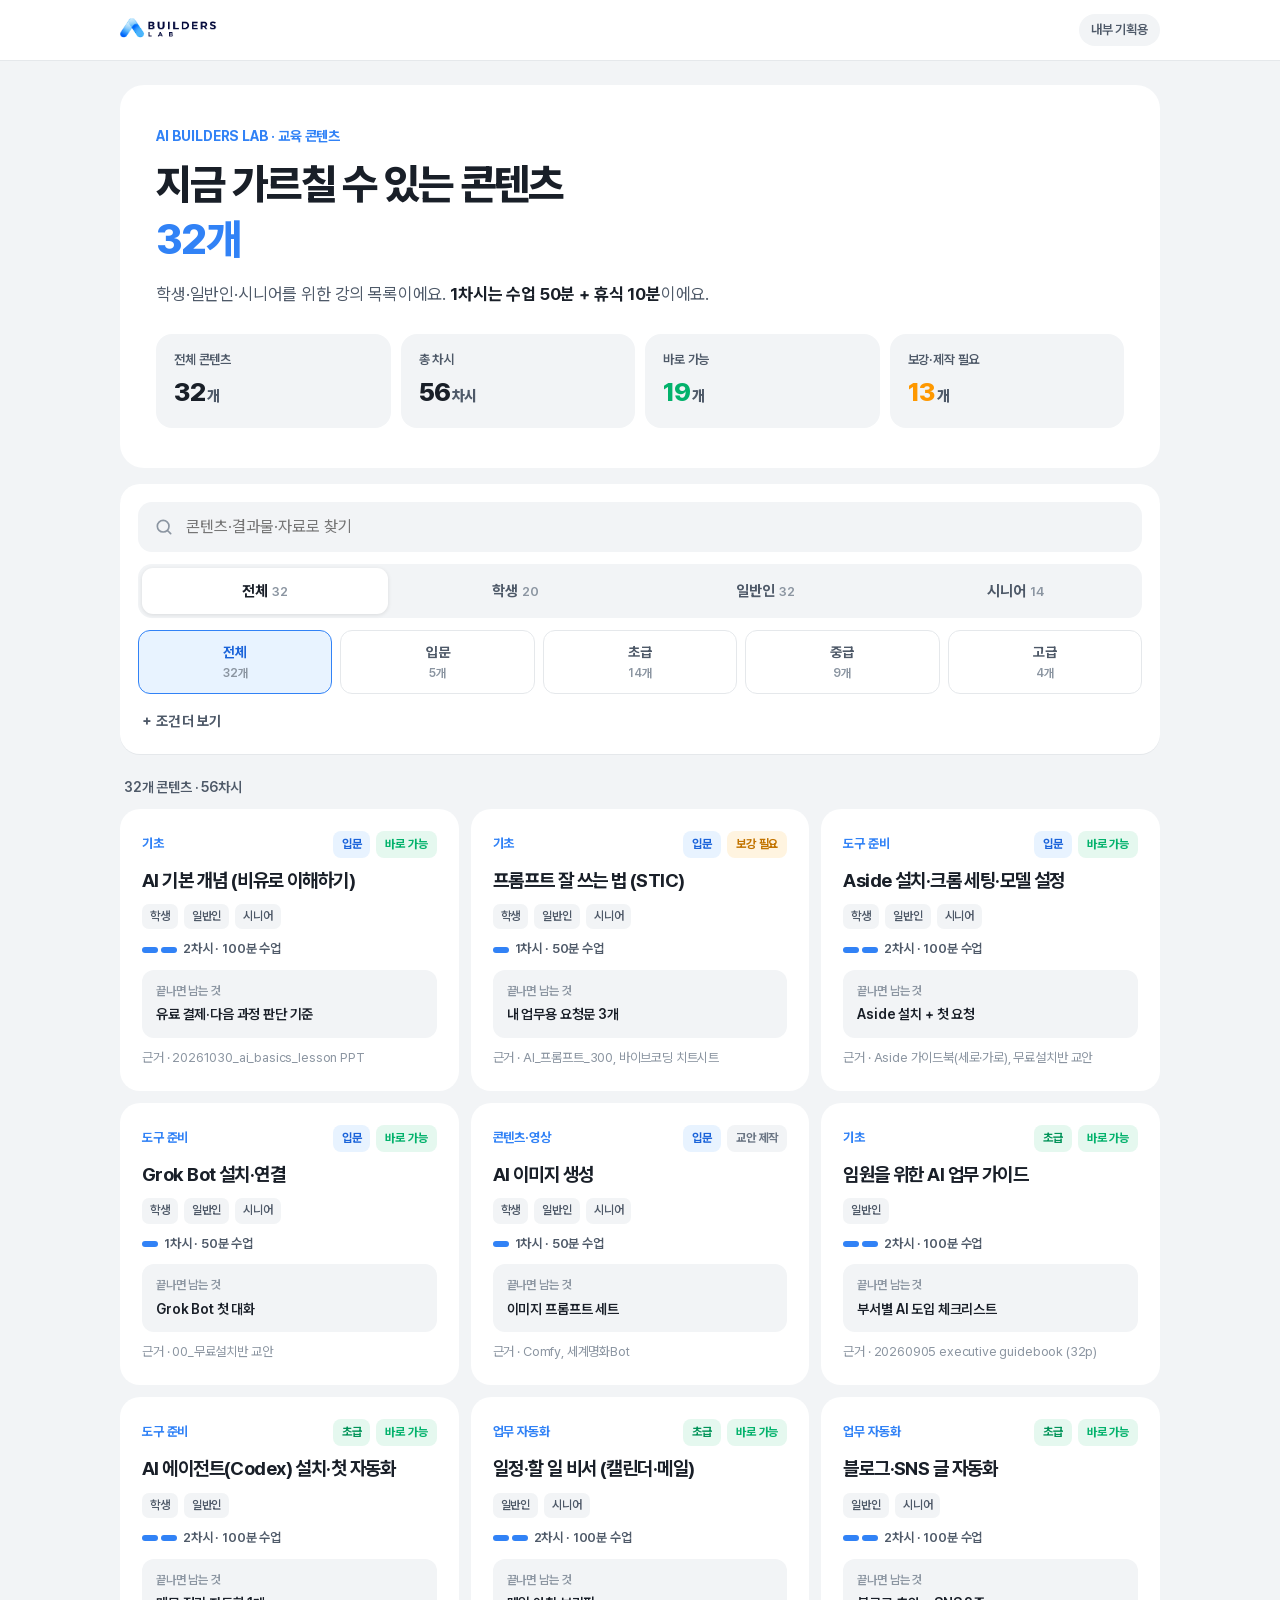
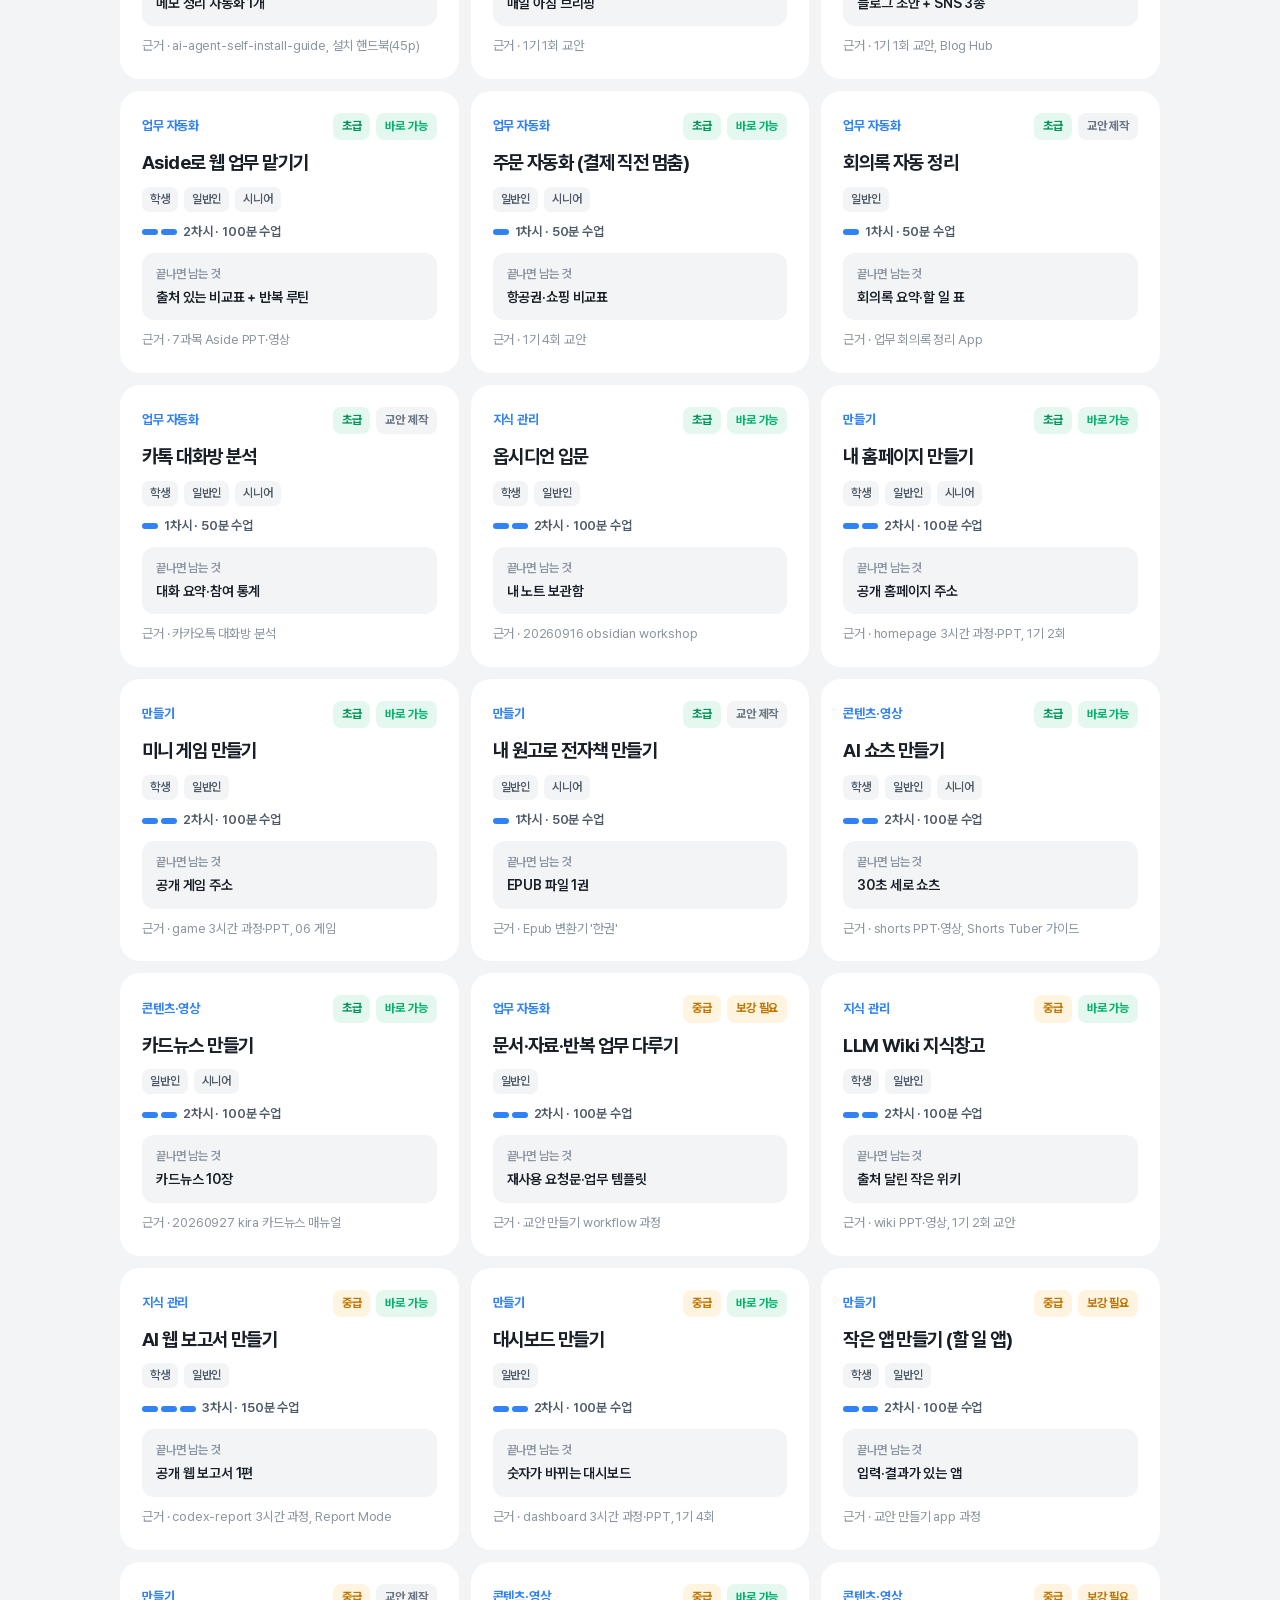
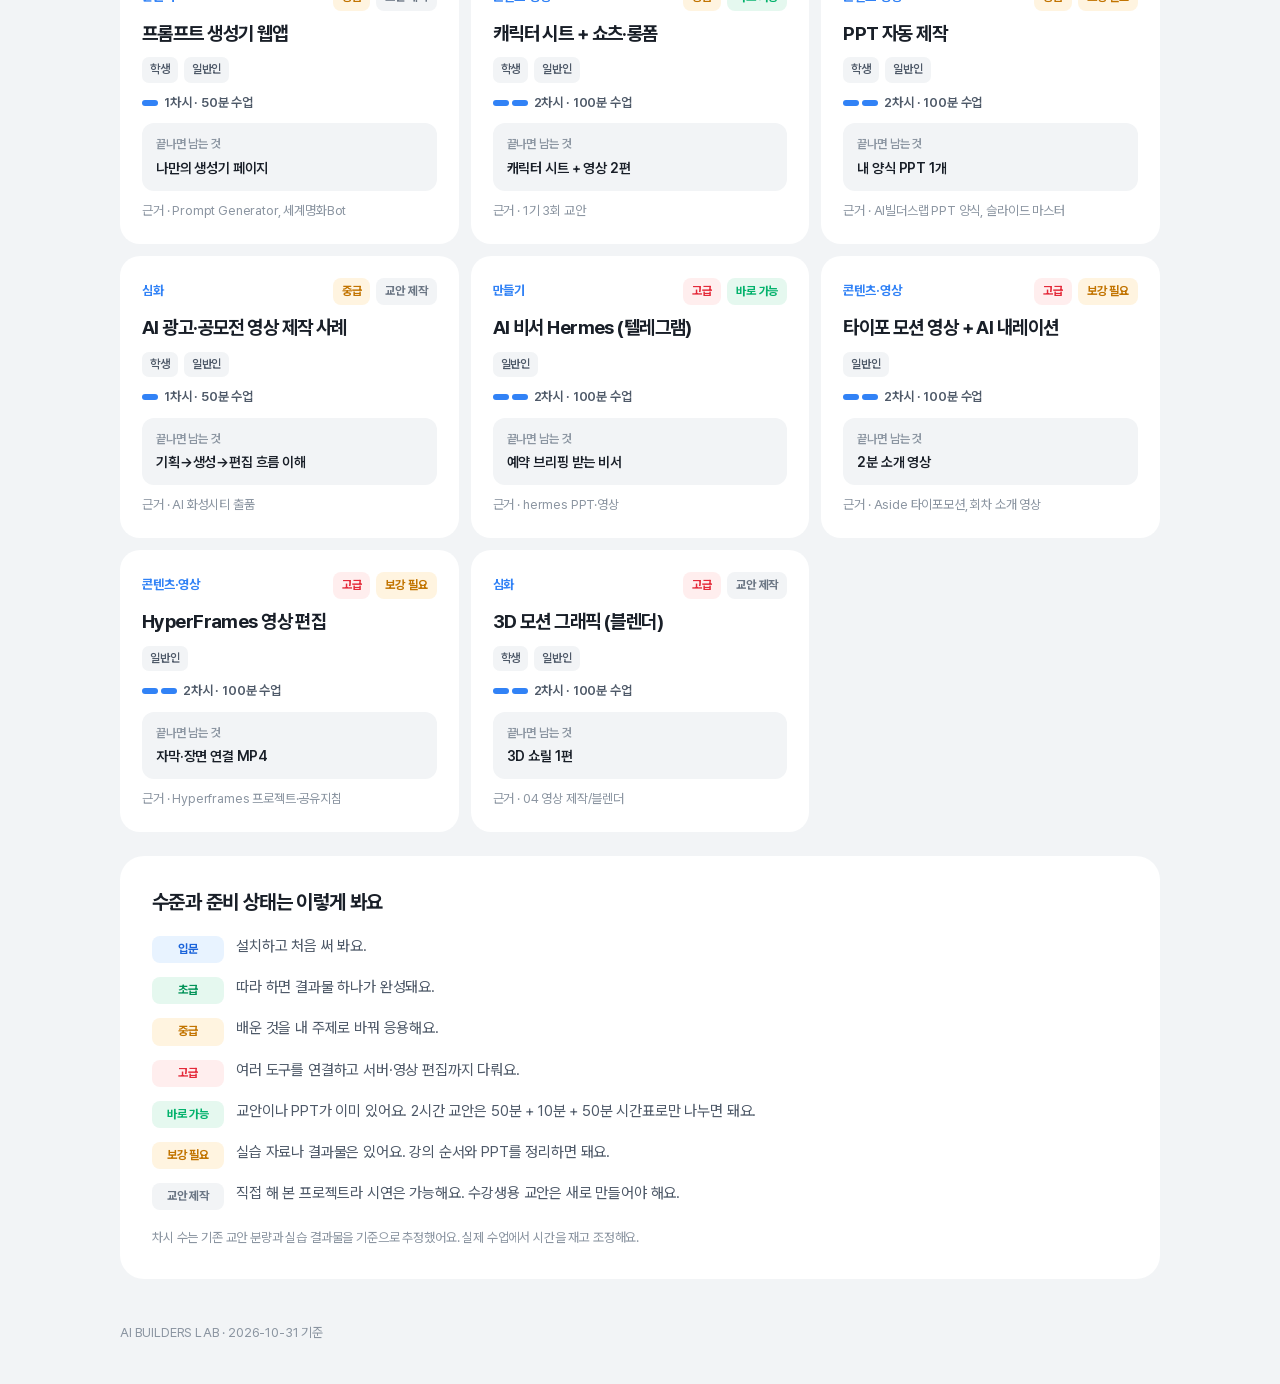
==== commit 59288a45: "대상(학생·일반인·시니어)과 수준(입문~고급) 탭 추가" ====
--- a/index.html
+++ b/index.html
@@ -20,14 +20,18 @@
     <section class="hero">
       <p class="eyebrow">AI BUILDERS LAB · 교육 콘텐츠</p>
       <h1>지금 가르칠 수 있는 콘텐츠<br><span id="hero-count">32개</span></h1>
-      <p class="lede">AI 입문 성인을 위한 강의 목록이에요. <b>1차시는 수업 50분 + 휴식 10분</b>이에요.</p>
+      <p class="lede">학생·일반인·시니어를 위한 강의 목록이에요. <b>1차시는 수업 50분 + 휴식 10분</b>이에요.</p>
       <div class="stats" id="stats"></div>
     </section>
 
     <section class="tools" aria-label="찾기">
       <label class="search"><svg viewBox="0 0 24 24" aria-hidden="true"><circle cx="11" cy="11" r="7"/><path d="m20 20-3.5-3.5"/></svg><input id="q" type="search" placeholder="콘텐츠·결과물·자료로 찾기" aria-label="검색"></label>
-      <div class="chips" id="area-chips" role="group" aria-label="분야"></div>
-      <div class="chips" id="ready-chips" role="group" aria-label="준비 상태"></div>
+      <div class="seg" id="aud-tabs" role="tablist" aria-label="대상"></div>
+      <div class="lv" id="level-tabs" role="group" aria-label="수준"></div>
+      <details class="more" id="more"><summary>조건 더 보기 <span id="more-count"></span></summary>
+        <div class="chips" id="area-chips" role="group" aria-label="분야"></div>
+        <div class="chips" id="ready-chips" role="group" aria-label="준비 상태"></div>
+      </details>
     </section>
 
     <p class="result" id="result" role="status" aria-live="polite"></p>
@@ -35,8 +39,12 @@
     <p class="empty" id="empty" hidden>조건에 맞는 콘텐츠가 없어요. 필터를 바꿔 보세요.</p>
 
     <section class="legend">
-      <h2>준비 상태는 이렇게 봐요</h2>
+      <h2>수준과 준비 상태는 이렇게 봐요</h2>
       <ul>
+        <li><span class="badge lvb lv1">입문</span>설치하고 처음 써 봐요.</li>
+        <li><span class="badge lvb lv2">초급</span>따라 하면 결과물 하나가 완성돼요.</li>
+        <li><span class="badge lvb lv3">중급</span>배운 것을 내 주제로 바꿔 응용해요.</li>
+        <li><span class="badge lvb lv4">고급</span>여러 도구를 연결하고 서버·영상 편집까지 다뤄요.</li>
         <li><span class="badge ready">바로 가능</span>교안이나 PPT가 이미 있어요. 2시간 교안은 50분 + 10분 + 50분 시간표로만 나누면 돼요.</li>
         <li><span class="badge partial">보강 필요</span>실습 자료나 결과물은 있어요. 강의 순서와 PPT를 정리하면 돼요.</li>
         <li><span class="badge new">교안 제작</span>직접 해 본 프로젝트라 시연은 가능해요. 수강생용 교안은 새로 만들어야 해요.</li>
--- a/styles.css
+++ b/styles.css
@@ -41,3 +41,19 @@
 @media(prefers-reduced-motion:reduce){*{transition:none!important}}
 
 @media(max-width:900px){.tools{position:static}}
+
+.seg{display:grid;grid-template-columns:repeat(4,1fr);background:var(--bg);border-radius:14px;padding:4px;gap:4px}
+.seg button{border:0;background:none;font:inherit;font-size:15px;font-weight:700;color:var(--sub);padding:11px 6px;border-radius:11px;cursor:pointer}
+.seg button[aria-selected=true]{background:#fff;color:var(--ink);box-shadow:0 1px 4px #0000001a}.seg button b{font-weight:600;color:var(--mut);margin-left:4px;font-size:13px}
+.lv{display:grid;grid-template-columns:repeat(5,1fr);gap:8px}
+.lv button{border:1.5px solid var(--line);background:#fff;font:inherit;font-size:14px;font-weight:700;color:var(--sub);padding:10px 4px;border-radius:12px;cursor:pointer}
+.lv button[aria-pressed=true]{border-color:var(--blue);background:#e8f3ff;color:var(--blue-d)}.lv button b{display:block;font-size:12px;font-weight:600;color:var(--mut)}
+.seg button:focus-visible,.lv button:focus-visible{outline:2px solid var(--blue);outline-offset:2px}
+.more summary{cursor:pointer;font-size:14px;font-weight:700;color:var(--sub);padding:4px 2px;list-style:none}.more summary::-webkit-details-marker{display:none}.more summary:before{content:"＋ "}.more[open] summary:before{content:"－ "}
+.more summary span{color:var(--blue)}.more .chips{margin-top:10px}
+.tags{display:flex;flex-wrap:wrap;gap:6px}.tag{font-size:12px;font-weight:600;color:var(--sub);background:var(--bg);padding:3px 8px;border-radius:7px}
+.lvb.lv1{background:#e8f3ff;color:#1b64da}.lvb.lv2{background:#e5f8ef;color:#029359}.lvb.lv3{background:#fff4e0;color:#c27400}.lvb.lv4{background:#ffeeee;color:#e42939}
+.card-top .badges{display:flex;gap:6px}
+@media(max-width:600px){.seg button{font-size:14px;padding:10px 2px}.seg button b{display:block;margin:0}.lv{gap:6px}.lv button{font-size:13px}}
+
+.lv button.zero{opacity:.45}
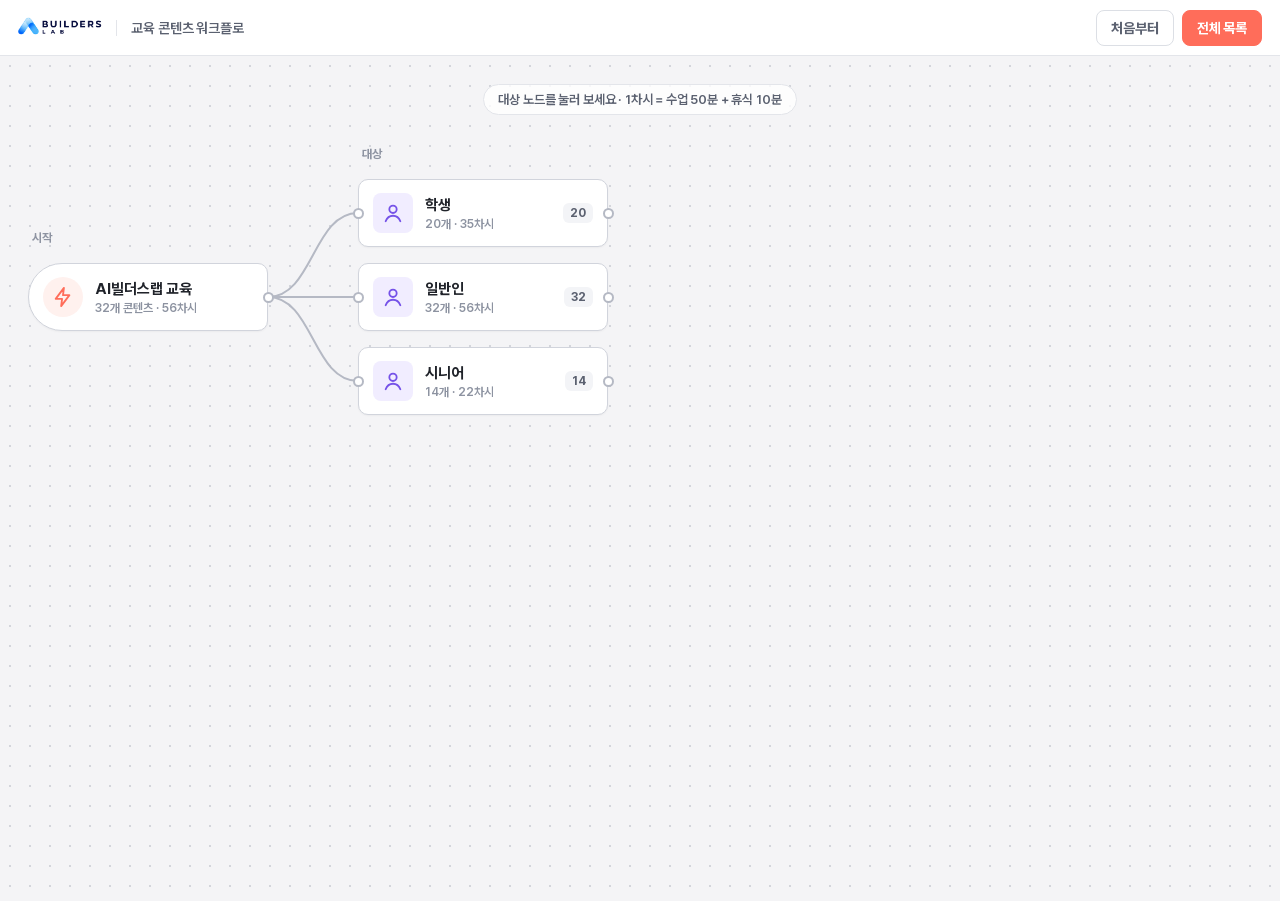
==== commit 355a85aa: "n8n 스타일 노드 화면 추가 (누르면 다음 단계 열림), 카드 목록은 list.html" ====
--- a/index.html
+++ b/index.html
@@ -3,56 +3,34 @@
 <head>
   <meta charset="utf-8">
   <meta name="viewport" content="width=device-width,initial-scale=1">
-  <title>AI빌더스랩 · 교육 가능 콘텐츠</title>
-  <meta name="description" content="AI 입문 성인을 위한 AI빌더스랩 교육 콘텐츠 32개. 1차시는 수업 50분과 휴식 10분입니다.">
+  <title>AI빌더스랩 · 교육 콘텐츠 워크플로</title>
+  <meta name="description" content="학생·일반인·시니어, 입문부터 고급까지. 노드를 눌러 AI빌더스랩 교육 콘텐츠를 찾아보세요.">
   <meta name="theme-color" content="#ffffff">
   <link rel="stylesheet" href="fonts/pretendard.css">
-  <link rel="stylesheet" href="styles.css">
+  <link rel="stylesheet" href="flow.css">
   <script src="data.js" defer></script>
-  <script src="app.js" defer></script>
+  <script src="flow.js" defer></script>
 </head>
 <body>
-  <header class="top"><div class="wrap top-in">
-    <img src="brand-wordmark.png" alt="AI빌더스랩" width="150" height="36">
-    <span class="top-tag">내부 기획용</span>
-  </div></header>
-  <main class="wrap">
-    <section class="hero">
-      <p class="eyebrow">AI BUILDERS LAB · 교육 콘텐츠</p>
-      <h1>지금 가르칠 수 있는 콘텐츠<br><span id="hero-count">32개</span></h1>
-      <p class="lede">학생·일반인·시니어를 위한 강의 목록이에요. <b>1차시는 수업 50분 + 휴식 10분</b>이에요.</p>
-      <div class="stats" id="stats"></div>
-    </section>
-
-    <section class="tools" aria-label="찾기">
-      <label class="search"><svg viewBox="0 0 24 24" aria-hidden="true"><circle cx="11" cy="11" r="7"/><path d="m20 20-3.5-3.5"/></svg><input id="q" type="search" placeholder="콘텐츠·결과물·자료로 찾기" aria-label="검색"></label>
-      <div class="seg" id="aud-tabs" role="tablist" aria-label="대상"></div>
-      <div class="lv" id="level-tabs" role="group" aria-label="수준"></div>
-      <details class="more" id="more"><summary>조건 더 보기 <span id="more-count"></span></summary>
-        <div class="chips" id="area-chips" role="group" aria-label="분야"></div>
-        <div class="chips" id="ready-chips" role="group" aria-label="준비 상태"></div>
-      </details>
-    </section>
-
-    <p class="result" id="result" role="status" aria-live="polite"></p>
-    <section class="list" id="list"></section>
-    <p class="empty" id="empty" hidden>조건에 맞는 콘텐츠가 없어요. 필터를 바꿔 보세요.</p>
-
-    <section class="legend">
-      <h2>수준과 준비 상태는 이렇게 봐요</h2>
-      <ul>
-        <li><span class="badge lvb lv1">입문</span>설치하고 처음 써 봐요.</li>
-        <li><span class="badge lvb lv2">초급</span>따라 하면 결과물 하나가 완성돼요.</li>
-        <li><span class="badge lvb lv3">중급</span>배운 것을 내 주제로 바꿔 응용해요.</li>
-        <li><span class="badge lvb lv4">고급</span>여러 도구를 연결하고 서버·영상 편집까지 다뤄요.</li>
-        <li><span class="badge ready">바로 가능</span>교안이나 PPT가 이미 있어요. 2시간 교안은 50분 + 10분 + 50분 시간표로만 나누면 돼요.</li>
-        <li><span class="badge partial">보강 필요</span>실습 자료나 결과물은 있어요. 강의 순서와 PPT를 정리하면 돼요.</li>
-        <li><span class="badge new">교안 제작</span>직접 해 본 프로젝트라 시연은 가능해요. 수강생용 교안은 새로 만들어야 해요.</li>
-      </ul>
-      <p class="note">차시 수는 기존 교안 분량과 실습 결과물을 기준으로 추정했어요. 실제 수업에서 시간을 재고 조정해요.</p>
-    </section>
+  <header class="bar">
+    <div class="bar-l"><img src="brand-wordmark.png" alt="AI빌더스랩" width="132" height="32"><span class="crumb" id="crumb">교육 콘텐츠 워크플로</span></div>
+    <div class="bar-r"><button type="button" class="btn ghost" id="reset">처음부터</button><a class="btn" href="list.html">전체 목록</a></div>
+  </header>
+  <main class="canvas" id="canvas">
+    <p class="hint" id="hint">노드를 눌러 다음 단계를 열어 보세요 · 1차시 = 수업 50분 + 휴식 10분</p>
+    <div class="flow" id="flow">
+      <svg class="edges" id="edges" aria-hidden="true"></svg>
+      <section class="col" id="col-start" aria-label="시작"></section>
+      <section class="col" id="col-aud" aria-label="대상"></section>
+      <section class="col" id="col-level" aria-label="수준" hidden></section>
+      <section class="col col-items" id="col-items" aria-label="콘텐츠" hidden></section>
+    </div>
   </main>
-  <footer class="foot"><div class="wrap">AI BUILDERS LAB · 2026-10-31 기준</div></footer>
+  <aside class="panel" id="panel" aria-label="콘텐츠 상세" aria-hidden="true">
+    <div class="panel-in" id="panel-in"></div>
+  </aside>
+  <div class="scrim" id="scrim" hidden></div>
+  <div id="live" class="sr" role="status" aria-live="polite"></div>
 </body>
 </html>
 
--- a/flow.css
+++ b/flow.css
@@ -0,0 +1,68 @@
+*{box-sizing:border-box}html,body{height:100%}
+:root{--bg:#f4f4f6;--dot:#d3d5db;--node:#fff;--line:#d1d4dc;--ink:#20232a;--sub:#5b6170;--mut:#8d93a1;--o:#ff6d5a;--o-d:#e85a47;--edge:#b5b9c4;--g:#2db37a;--y:#f2a43a;--gr:#9aa0ab;--l1:#4a7dff;--l2:#2db37a;--l3:#f2a43a;--l4:#ef4f5f}
+body{margin:0;background:var(--bg);color:var(--ink);font-family:"Pretendard Variable",-apple-system,BlinkMacSystemFont,"Apple SD Gothic Neo","Malgun Gothic",sans-serif;word-break:keep-all;letter-spacing:-.01em}
+.sr{position:absolute;width:1px;height:1px;overflow:hidden;clip:rect(0 0 0 0)}
+.bar{position:sticky;top:0;z-index:20;height:56px;display:flex;align-items:center;justify-content:space-between;gap:12px;padding:0 18px;background:#fff;border-bottom:1px solid #e3e5ea}
+.bar-l{display:flex;align-items:center;gap:14px;min-width:0}.bar-l img{height:26px;width:auto;flex:none}
+.crumb{font-size:14px;font-weight:600;color:var(--sub);white-space:nowrap;overflow:hidden;text-overflow:ellipsis;padding-left:14px;border-left:1px solid #e3e5ea}
+.bar-r{display:flex;gap:8px;flex:none}
+.btn{display:inline-flex;align-items:center;height:36px;padding:0 14px;border-radius:8px;border:1px solid var(--o);background:var(--o);color:#fff;font:inherit;font-size:14px;font-weight:700;text-decoration:none;cursor:pointer}.btn:hover{background:var(--o-d)}
+.btn.ghost{background:#fff;color:var(--sub);border-color:#dcdfe5}.btn.ghost:hover{background:#f6f7f9}
+.canvas{min-height:calc(100vh - 56px);background-color:var(--bg);background-image:radial-gradient(var(--dot) 1.2px,transparent 1.2px);background-size:20px 20px;overflow:auto;padding:28px 28px 80px}
+.hint{margin:0 auto 22px;width:max-content;max-width:100%;font-size:13px;font-weight:600;color:var(--sub);background:#ffffffcc;border:1px solid #e3e5ea;padding:7px 14px;border-radius:999px;text-align:center}
+.flow{position:relative;display:flex;align-items:flex-start;gap:90px;width:max-content;min-width:100%;padding:10px 0}
+.edges{position:absolute;inset:0;width:100%;height:100%;pointer-events:none;overflow:visible}
+.edges path{fill:none;stroke:var(--edge);stroke-width:2}
+.edges path.on{stroke:var(--o);stroke-width:2.5;stroke-dasharray:6 6;animation:flow 1s linear infinite}
+@keyframes flow{to{stroke-dashoffset:-12}}
+.col{display:flex;flex-direction:column;gap:16px;align-self:center;animation:in .35s ease-out}
+.col-items{align-self:flex-start}
+.col h2{margin:0 0 2px 4px;font-size:12px;font-weight:700;color:var(--mut);letter-spacing:.04em}
+@keyframes in{from{opacity:0;transform:translateX(-12px)}to{opacity:1;transform:none}}
+.node{position:relative;display:flex;align-items:center;gap:12px;width:250px;min-height:68px;padding:12px 14px;background:var(--node);border:1.5px solid var(--line);border-radius:10px;font:inherit;text-align:left;color:inherit;cursor:pointer;box-shadow:0 1px 2px #0000000a;transition:border-color .15s,box-shadow .15s,transform .15s}
+.node:hover{border-color:#a9aebb;box-shadow:0 4px 14px #0000000f}
+.node:focus-visible{outline:3px solid #ffb4a9;outline-offset:2px}
+.node[aria-pressed=true],.node.sel{border-color:var(--o);box-shadow:0 0 0 3px #ff6d5a26}
+.node[disabled]{opacity:.45;cursor:not-allowed}
+.node.trigger{border-radius:34px 10px 10px 34px;width:240px}
+.ico{flex:none;display:grid;place-items:center;width:40px;height:40px;border-radius:8px;background:#f3f4f7;color:var(--ink)}.ico svg{width:22px;height:22px;fill:none;stroke:currentColor;stroke-width:2;stroke-linecap:round;stroke-linejoin:round}
+.trigger .ico{border-radius:50%;background:#fff1ee;color:var(--o)}
+.t{min-width:0;flex:1}.t strong{display:block;font-size:15px;line-height:1.35;font-weight:700}.t small{display:block;font-size:12px;color:var(--mut);font-weight:600;margin-top:2px}
+.cnt{flex:none;font-size:12px;font-weight:700;color:var(--sub);background:#f3f4f7;border-radius:6px;padding:3px 7px}
+.hd{position:absolute;top:50%;width:11px;height:11px;margin-top:-5.5px;border-radius:50%;background:#fff;border:2px solid var(--edge)}.hd.l{left:-6.5px}.hd.r{right:-6.5px}
+.sel .hd.r,.node[aria-pressed=true] .hd.r{border-color:var(--o);background:var(--o)}
+.lv1 .ico{background:#ebf0ff;color:var(--l1)}.lv2 .ico{background:#e6f6ee;color:var(--l2)}.lv3 .ico{background:#fef3e2;color:#d88a1e}.lv4 .ico{background:#fdecee;color:var(--l4)}
+.aud .ico{background:#f1edff;color:#7552e8}
+.item{width:300px;min-height:60px}.item .ico{width:34px;height:34px;font-size:13px;font-weight:800;color:#fff}
+.item .hd.r{display:none}
+.st{position:absolute;right:8px;bottom:6px;width:9px;height:9px;border-radius:50%}.st.ready{background:var(--g)}.st.partial{background:var(--y)}.st.new{background:var(--gr)}
+.legend{display:flex;gap:12px;flex-wrap:wrap;font-size:12px;color:var(--sub);font-weight:600;margin:4px 0 0 4px}.legend i{display:inline-block;width:8px;height:8px;border-radius:50%;margin-right:5px;vertical-align:1px}
+.panel{position:fixed;top:56px;right:0;bottom:0;width:min(420px,100%);background:#fff;border-left:1px solid #e3e5ea;box-shadow:-12px 0 30px #0000000f;transform:translateX(105%);transition:transform .25s ease;z-index:30;overflow:auto}
+.panel{visibility:hidden}.panel.open{transform:none;visibility:visible}
+.panel-in{padding:22px 24px 40px}
+.p-top{display:flex;justify-content:space-between;align-items:center;margin-bottom:14px}.p-area{font-size:13px;font-weight:700;color:var(--o)}
+.x{border:0;background:#f3f4f7;width:34px;height:34px;border-radius:8px;font-size:18px;cursor:pointer;color:var(--sub)}
+.panel h3{margin:0 0 12px;font-size:22px;line-height:1.35;letter-spacing:-.03em}
+.pills{display:flex;flex-wrap:wrap;gap:6px;margin-bottom:18px}.pill{font-size:12px;font-weight:700;padding:4px 9px;border-radius:7px;background:#f3f4f7;color:var(--sub)}
+.pill.ready{background:#e6f6ee;color:#1f9461}.pill.partial{background:#fef3e2;color:#c27a14}.pill.new{background:#f0f1f4;color:#6b7280}
+.pill.lv1{background:#ebf0ff;color:var(--l1)}.pill.lv2{background:#e6f6ee;color:#1f9461}.pill.lv3{background:#fef3e2;color:#c27a14}.pill.lv4{background:#fdecee;color:var(--l4)}
+.kv{border:1px solid #eceef2;border-radius:10px;overflow:hidden}.kv div{display:grid;grid-template-columns:96px 1fr;gap:10px;padding:12px 14px;font-size:14px}.kv div+div{border-top:1px solid #eceef2}.kv dt{color:var(--mut);font-weight:600}.kv dd{margin:0;font-weight:600}
+.sched{margin:16px 0 0;display:flex;gap:4px}.sched span{flex:1;height:30px;border-radius:6px;display:grid;place-items:center;font-size:11px;font-weight:700;background:#ffe9e5;color:var(--o-d)}.sched span.rest{flex:.25;background:#f0f1f4;color:var(--mut)}
+.p-note{font-size:12px;color:var(--mut);margin-top:16px;line-height:1.6}
+.scrim{position:fixed;inset:56px 0 0;background:#0003;z-index:25}
+@media(max-width:760px){
+ .bar{padding:0 12px}.crumb{display:none}.btn{padding:0 11px;font-size:13px}
+ .canvas{padding:18px 14px 70px;background-size:18px 18px}
+ .flow{flex-direction:column;align-items:stretch;gap:44px;width:100%}
+ .col{align-self:stretch;flex-direction:row;flex-wrap:wrap;gap:10px}
+ .col h2{width:100%;margin:0 0 -2px 2px}
+ .node,.node.trigger,.item{width:100%;min-height:58px}
+ #col-aud .node{width:calc((100% - 20px)/3);flex-direction:column;text-align:center;gap:6px;padding:12px 6px}#col-aud .cnt{display:none}
+ #col-level .node{width:calc((100% - 10px)/2);gap:10px;padding:10px}#col-level .t small{display:none}#col-level .ico{width:34px;height:34px}
+ .item .hd.r{display:block}
+ .hd{top:auto;left:50%!important;right:auto!important;margin:0 0 0 -5.5px}.hd.l{top:-6.5px}.hd.r{bottom:-6.5px;top:auto}
+ .panel{top:auto;left:0;width:100%;max-height:82vh;border-left:0;border-top:1px solid #e3e5ea;border-radius:18px 18px 0 0;transform:translateY(105%)}
+ @keyframes in{from{opacity:0;transform:translateY(-8px)}to{opacity:1;transform:none}}
+}
+@media(prefers-reduced-motion:reduce){*{animation:none!important;transition:none!important}}
+
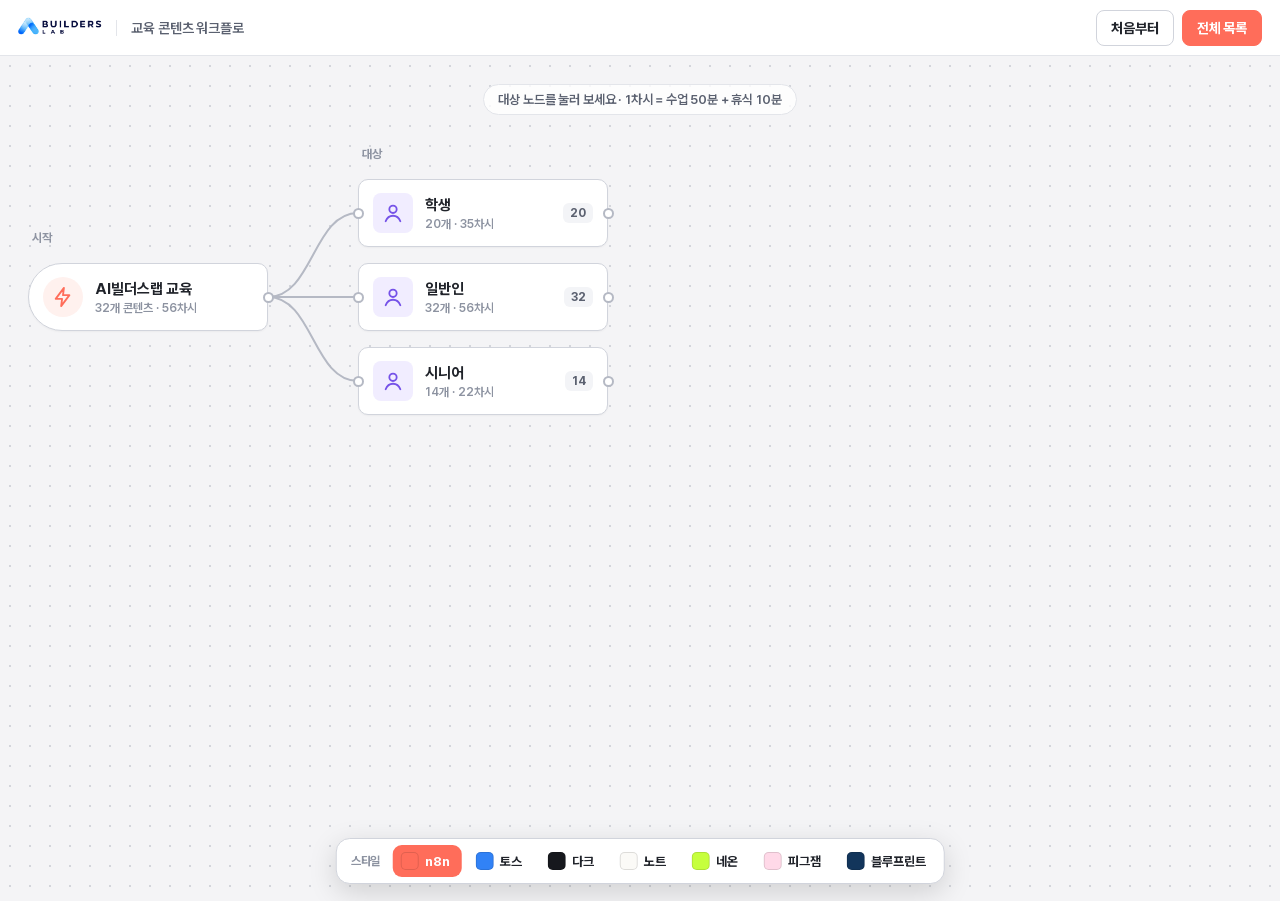
==== commit c6c4e3b7: "스타일 7종 전환 버튼 추가" ====
--- a/index.html
+++ b/index.html
@@ -8,10 +8,11 @@
   <meta name="theme-color" content="#ffffff">
   <link rel="stylesheet" href="fonts/pretendard.css">
   <link rel="stylesheet" href="flow.css">
+  <script>try{var t=new URLSearchParams(location.search).get("style")||localStorage.getItem("aibl-style");if(t)document.documentElement.dataset.pre=t}catch(e){}</script>
   <script src="data.js" defer></script>
   <script src="flow.js" defer></script>
 </head>
-<body>
+<body data-theme="n8n">
   <header class="bar">
     <div class="bar-l"><img src="brand-wordmark.png" alt="AI빌더스랩" width="132" height="32"><span class="crumb" id="crumb">교육 콘텐츠 워크플로</span></div>
     <div class="bar-r"><button type="button" class="btn ghost" id="reset">처음부터</button><a class="btn" href="list.html">전체 목록</a></div>
@@ -30,6 +31,7 @@
     <div class="panel-in" id="panel-in"></div>
   </aside>
   <div class="scrim" id="scrim" hidden></div>
+  <nav class="dock" id="dock" aria-label="화면 스타일"><span class="dock-l">스타일</span></nav>
   <div id="live" class="sr" role="status" aria-live="polite"></div>
 </body>
 </html>
--- a/flow.css
+++ b/flow.css
@@ -66,3 +66,75 @@
 }
 @media(prefers-reduced-motion:reduce){*{animation:none!important;transition:none!important}}
 
+
+/* ===== 스타일 전환 레이어 (2026-10-31) ===== */
+body{--c-bg:#f4f4f6;--c-img:radial-gradient(#d3d5db 1.2px,transparent 1.2px);--c-size:20px 20px;--bar-bg:#fff;--bar-line:#e3e5ea;--bar-ink:#5b6170;--logo:none;
+--acc:#ff6d5a;--acc-d:#e85a47;--acc-ink:#fff;--acc-soft:#ff6d5a26;--n-bg:#fff;--n-line:#d1d4dc;--n-ink:#20232a;--n-sub:#8d93a1;--n-r:10px;--n-tr:34px 10px 10px 34px;--n-sh:0 1px 2px #0000000a;--n-bw:1.5px;
+--ico-bg:#f3f4f7;--ico-ink:#20232a;--cnt-bg:#f3f4f7;--cnt-ink:#5b6170;--e:#b5b9c4;--e-on:#ff6d5a;--e-w:2px;--e-on-w:2.5px;--hd-bg:#fff;--hd-line:#b5b9c4;--hd:block;--h2:#8d93a1;
+--hint-bg:#ffffffcc;--hint-line:#e3e5ea;--hint-ink:#5b6170;--p-bg:#fff;--p-line:#e3e5ea;--p-ink:#20232a;--p-mut:#8d93a1;--p-chip:#f3f4f7;--p-chip-ink:#5b6170;--rot:0deg;--glow:none;--fw:700}
+.canvas{background-color:var(--c-bg);background-image:var(--c-img);background-size:var(--c-size)}
+.bar{background:var(--bar-bg);border-color:var(--bar-line)}.crumb{color:var(--bar-ink);border-color:var(--bar-line)}.bar-l img{filter:var(--logo)}
+.btn{background:var(--acc);border-color:var(--acc);color:var(--acc-ink)}.btn:hover{background:var(--acc-d);border-color:var(--acc-d)}
+.btn.ghost{background:var(--n-bg);color:var(--n-ink);border-color:var(--n-line)}.btn.ghost:hover{background:var(--n-bg);filter:brightness(.97)}
+.hint{background:var(--hint-bg);border-color:var(--hint-line);color:var(--hint-ink)}
+.col h2{color:var(--h2)}
+body .node{background:var(--n-bg);border:var(--n-bw) solid var(--n-line);color:var(--n-ink);border-radius:var(--n-r);box-shadow:var(--n-sh);transform:rotate(var(--rot))}
+body .node.trigger{border-radius:var(--n-tr)}
+body .node:hover{border-color:var(--acc)}
+body .node[aria-pressed=true],body .node.sel{border-color:var(--acc);box-shadow:0 0 0 3px var(--acc-soft),var(--glow)}
+.node .t strong{font-weight:var(--fw)}.node .t small{color:var(--n-sub)}
+body .ico{background:var(--ico-bg);color:var(--ico-ink)}body .trigger .ico{color:var(--acc)}
+.cnt{background:var(--cnt-bg);color:var(--cnt-ink)}
+.hd{display:var(--hd);background:var(--hd-bg);border-color:var(--hd-line)}
+body .sel .hd.r,body .node[aria-pressed=true] .hd.r{background:var(--acc);border-color:var(--acc)}
+.item .hd.r{display:none}
+.edges path{stroke:var(--e);stroke-width:var(--e-w)}.edges path.on{stroke:var(--e-on);stroke-width:var(--e-on-w)}
+.legend{color:var(--n-sub)}
+.panel{background:var(--p-bg);border-color:var(--p-line);color:var(--p-ink)}
+.p-area{color:var(--acc)}.x{background:var(--p-chip);color:var(--p-chip-ink)}
+.kv{border-color:var(--p-line)}.kv div+div{border-color:var(--p-line)}.kv dt,.p-note{color:var(--p-mut)}
+.pill{background:var(--p-chip);color:var(--p-chip-ink)}
+.sched span{background:var(--acc-soft);color:var(--acc)}.sched span.rest{background:var(--p-chip);color:var(--p-mut)}
+
+/* 토스 */
+body[data-theme=toss]{--c-bg:#f2f4f6;--c-img:none;--acc:#3182f6;--acc-d:#1b64da;--acc-soft:#3182f633;--n-line:transparent;--n-r:18px;--n-tr:18px;--n-bw:1.5px;--n-sh:0 2px 12px #0000000d;--ico-bg:#f2f4f6;--e:#d1d6db;--e-on:#3182f6;--hd:none;--hint-line:transparent;--h2:#6b7684;--n-ink:#191f28;--n-sub:#8b95a1}
+body[data-theme=toss] .item .ico{border-radius:12px}
+/* 다크 */
+body[data-theme=dark]{--c-bg:#0e0f13;--c-img:linear-gradient(#ffffff08 1px,transparent 1px),linear-gradient(90deg,#ffffff08 1px,transparent 1px);--c-size:24px 24px;--bar-bg:#121318;--bar-line:#23252d;--bar-ink:#9ba1ad;--logo:brightness(0) invert(1);
+--acc:#7c7cff;--acc-d:#6767f0;--acc-soft:#7c7cff40;--n-bg:#16181d;--n-line:#2a2d36;--n-ink:#e6e8eb;--n-sub:#8a90a0;--ico-bg:#23262e;--ico-ink:#e6e8eb;--cnt-bg:#23262e;--cnt-ink:#c5cad3;--e:#343844;--e-on:#8b8bff;--hd-bg:#16181d;--hd-line:#3a3e48;--h2:#6b7180;
+--hint-bg:#16181dcc;--hint-line:#2a2d36;--hint-ink:#9ba1ad;--p-bg:#121318;--p-line:#2a2d36;--p-ink:#e6e8eb;--p-mut:#8a90a0;--p-chip:#23262e;--p-chip-ink:#c5cad3;--n-sh:0 1px 0 #ffffff08 inset}
+/* 노트 */
+body[data-theme=note]{--c-bg:#fbfaf7;--c-img:repeating-linear-gradient(#fbfaf7 0 31px,#ece8de 31px 32px);--c-size:auto;--acc:#37352f;--acc-d:#1f1e1a;--acc-soft:#37352f22;--n-line:#dad7cf;--n-r:4px;--n-tr:4px;--n-bw:1px;--n-sh:none;--ico-bg:#f1f0ec;--ico-ink:#37352f;--e:#c9c5bb;--e-on:#37352f;--e-on-w:2px;--hd-line:#c9c5bb;--h2:#9b9a97;--n-ink:#37352f;--n-sub:#9b9a97;--hint-line:#dad7cf;--fw:600}
+body[data-theme=note] .edges path.on{animation:none;stroke-dasharray:none}
+/* 네온 */
+body[data-theme=neon]{--c-bg:#07080c;--c-img:radial-gradient(#1c2232 1.2px,transparent 1.2px);--bar-bg:#0a0c12;--bar-line:#1a1f2c;--bar-ink:#8a93a8;--logo:brightness(0) invert(1);
+--acc:#c6ff3d;--acc-d:#b1ec22;--acc-ink:#0b0d12;--acc-soft:#c6ff3d33;--glow:0 0 22px #c6ff3d55;--n-bg:#0d0f16;--n-line:#1f2433;--n-ink:#eef2fb;--n-sub:#7f8aa3;--ico-bg:#141a26;--ico-ink:#2de2e6;--cnt-bg:#141a26;--cnt-ink:#2de2e6;--e:#1f2738;--e-on:#c6ff3d;--hd-bg:#0d0f16;--hd-line:#2de2e6;--h2:#2de2e6;
+--hint-bg:#0d0f16cc;--hint-line:#1f2433;--hint-ink:#8a93a8;--p-bg:#0a0c12;--p-line:#1f2433;--p-ink:#eef2fb;--p-mut:#7f8aa3;--p-chip:#141a26;--p-chip-ink:#2de2e6}
+body[data-theme=neon] .edges path.on{filter:drop-shadow(0 0 5px #c6ff3d)}body[data-theme=neon] .col h2{text-shadow:0 0 10px #2de2e688}
+/* 피그잼 */
+body[data-theme=jam]{--c-bg:#f7f3ea;--c-img:radial-gradient(#e0d8c6 1.4px,transparent 1.4px);--c-size:22px 22px;--acc:#1e1e1e;--acc-d:#000;--acc-soft:#ff4d8d55;--n-line:transparent;--n-r:4px;--n-tr:30px 4px 4px 30px;--n-sh:0 5px 0 #0000001c;--ico-bg:#ffffff99;--ico-ink:#1e1e1e;--cnt-bg:#ffffff99;--cnt-ink:#1e1e1e;--e:#1e1e1e;--e-on:#ff4d8d;--e-w:2.5px;--e-on-w:3.5px;--hd:none;--h2:#1e1e1e;--n-sub:#4a4a4a;--fw:800;--hint-bg:#fff;--hint-line:#1e1e1e}
+body[data-theme=jam] #col-start .node{background:#ffe58a}body[data-theme=jam] #col-aud .node{background:#c7e6ff}body[data-theme=jam] #col-level .node{background:#d4f4d2}body[data-theme=jam] #col-items .node{background:#ffd9e8}
+body[data-theme=jam] .col .node:nth-of-type(odd){--rot:-1.2deg}body[data-theme=jam] .col .node:nth-of-type(even){--rot:1deg}
+body[data-theme=jam] .node[aria-pressed=true],body[data-theme=jam] .node.sel{border-color:#1e1e1e;box-shadow:0 5px 0 #0000001c,0 0 0 3px #ff4d8d}
+/* 블루프린트 */
+body[data-theme=blueprint]{--c-bg:#12355b;--c-img:linear-gradient(#ffffff26 1px,transparent 1px),linear-gradient(90deg,#ffffff26 1px,transparent 1px),linear-gradient(#ffffff0f 1px,transparent 1px),linear-gradient(90deg,#ffffff0f 1px,transparent 1px);--c-size:100px 100px,100px 100px,20px 20px,20px 20px;--bar-bg:#0e2a48;--bar-line:#28507c;--bar-ink:#a9c7ea;--logo:brightness(0) invert(1);
+--acc:#ffffff;--acc-d:#dbeaff;--acc-ink:#12355b;--acc-soft:#ffffff40;--n-bg:#163f6aee;--n-line:#9cc7ff;--n-ink:#fff;--n-sub:#a9c7ea;--n-r:2px;--n-tr:2px;--n-sh:none;--ico-bg:transparent;--ico-ink:#fff;--cnt-bg:#ffffff1a;--cnt-ink:#fff;--e:#8fb7e6;--e-on:#ffffff;--hd-bg:#12355b;--hd-line:#9cc7ff;--h2:#cfe3ff;
+--hint-bg:#0e2a48cc;--hint-line:#28507c;--hint-ink:#cfe3ff;--p-bg:#0e2a48;--p-line:#28507c;--p-ink:#fff;--p-mut:#a9c7ea;--p-chip:#ffffff1a;--p-chip-ink:#fff}
+body[data-theme=blueprint] .ico{outline:1px solid #9cc7ff;outline-offset:-1px}body[data-theme=blueprint] .edges path{stroke-dasharray:5 4}body[data-theme=blueprint] .col h2{font-family:ui-monospace,Menlo,monospace;letter-spacing:.08em}
+/* 어두운 스타일의 상세 패널 배지 */
+body:is([data-theme=dark],[data-theme=neon],[data-theme=blueprint]) .pill.ready,body:is([data-theme=dark],[data-theme=neon],[data-theme=blueprint]) .pill.lv2{background:#2db37a26;color:#5fe0a6}
+body:is([data-theme=dark],[data-theme=neon],[data-theme=blueprint]) .pill.partial,body:is([data-theme=dark],[data-theme=neon],[data-theme=blueprint]) .pill.lv3{background:#f2a43a26;color:#ffc46b}
+body:is([data-theme=dark],[data-theme=neon],[data-theme=blueprint]) .pill.lv1{background:#4a7dff26;color:#8fb0ff}body:is([data-theme=dark],[data-theme=neon],[data-theme=blueprint]) .pill.lv4{background:#ef4f5f26;color:#ff8a95}
+body:is([data-theme=dark],[data-theme=neon],[data-theme=blueprint]) .lv1 .ico,body:is([data-theme=dark],[data-theme=neon],[data-theme=blueprint]) .lv2 .ico,body:is([data-theme=dark],[data-theme=neon],[data-theme=blueprint]) .lv3 .ico,body:is([data-theme=dark],[data-theme=neon],[data-theme=blueprint]) .lv4 .ico,body:is([data-theme=dark],[data-theme=neon],[data-theme=blueprint]) .aud .ico{background:#ffffff12}
+
+/* 스타일 버튼 */
+.dock{position:fixed;left:50%;bottom:16px;transform:translateX(-50%);z-index:24;display:flex;align-items:center;gap:6px;max-width:calc(100% - 24px);padding:6px;background:var(--n-bg);border:1px solid var(--n-line);border-radius:14px;box-shadow:0 8px 28px #00000026;overflow-x:auto;scrollbar-width:none}
+.dock::-webkit-scrollbar{display:none}
+.dock-l{flex:none;font-size:12px;font-weight:700;color:var(--n-sub);padding:0 6px 0 8px}
+.dock button{flex:none;display:flex;align-items:center;gap:7px;border:0;background:none;font:inherit;font-size:13px;font-weight:700;color:var(--n-ink);padding:7px 11px 7px 8px;border-radius:9px;cursor:pointer}
+.dock button:hover{background:var(--ico-bg)}.dock button[aria-pressed=true]{background:var(--acc);color:var(--acc-ink)}
+.dock button:focus-visible{outline:2px solid var(--acc);outline-offset:2px}
+.sw{width:18px;height:18px;border-radius:5px;border:1px solid #0000001f;flex:none}
+.canvas{padding-bottom:110px}
+@media(max-width:760px){.dock{bottom:10px;left:12px;right:12px;transform:none;max-width:none}.dock-l{display:none}}
+
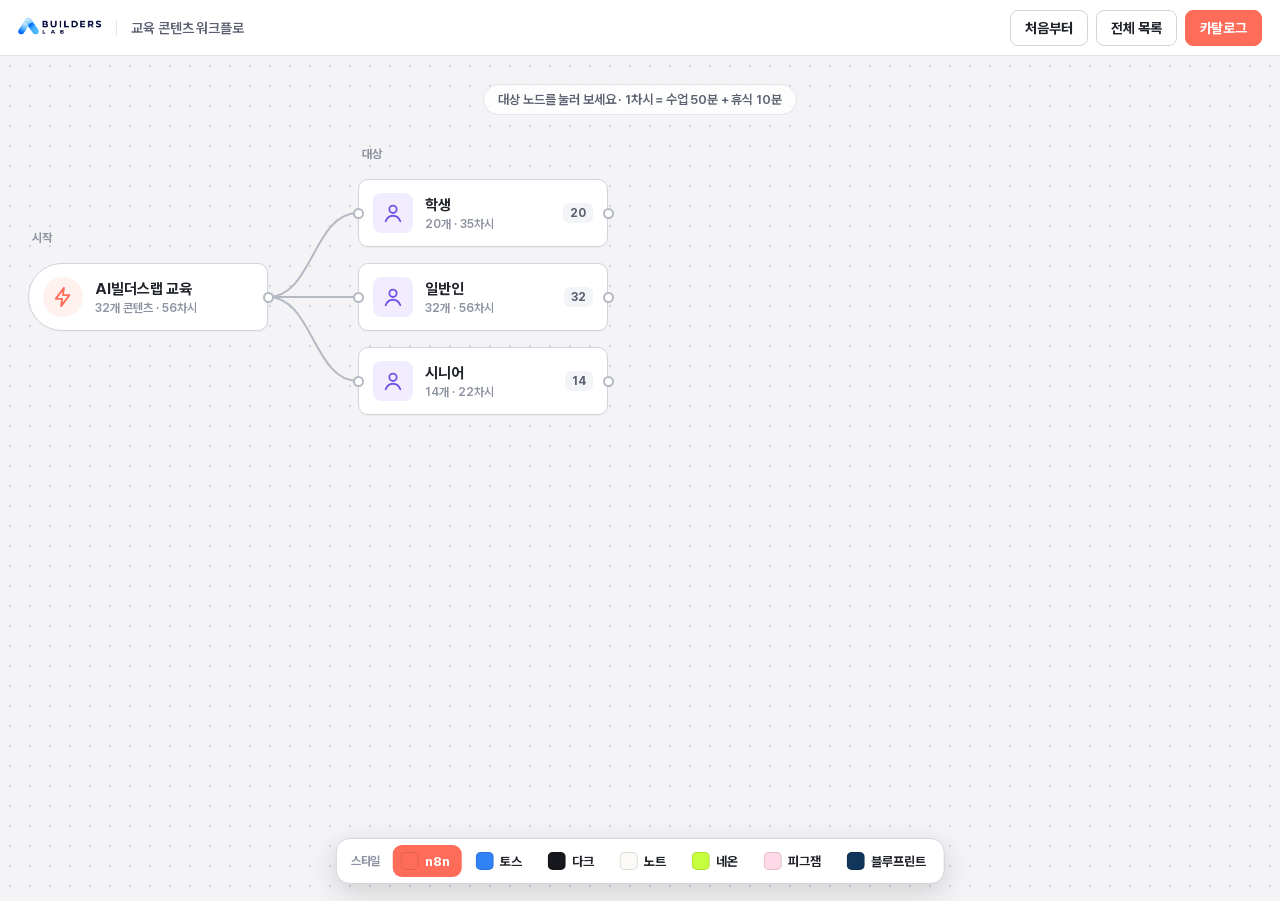
==== commit ea2b7819: "카탈로그 반응형 페이지와 PDF·PPT 받기 추가" ====
--- a/index.html
+++ b/index.html
@@ -15,7 +15,7 @@
 <body data-theme="n8n">
   <header class="bar">
     <div class="bar-l"><img src="brand-wordmark.png" alt="AI빌더스랩" width="132" height="32"><span class="crumb" id="crumb">교육 콘텐츠 워크플로</span></div>
-    <div class="bar-r"><button type="button" class="btn ghost" id="reset">처음부터</button><a class="btn" href="list.html">전체 목록</a></div>
+    <div class="bar-r"><button type="button" class="btn ghost" id="reset">처음부터</button><a class="btn ghost" href="list.html">전체 목록</a><a class="btn" href="catalog/">카탈로그</a></div>
   </header>
   <main class="canvas" id="canvas">
     <p class="hint" id="hint">노드를 눌러 다음 단계를 열어 보세요 · 1차시 = 수업 50분 + 휴식 10분</p>
--- a/flow.css
+++ b/flow.css
@@ -65,6 +65,8 @@
  @keyframes in{from{opacity:0;transform:translateY(-8px)}to{opacity:1;transform:none}}
 }
 @media(prefers-reduced-motion:reduce){*{animation:none!important;transition:none!important}}
+@media(max-width:420px){.bar-l img{width:104px;height:auto}.bar-r{gap:6px}.bar-r .btn{padding:0 9px;font-size:12.5px;height:34px}}
+@media(max-width:360px){.bar-r a[href="list.html"]{display:none}}
 
 
 /* ===== 스타일 전환 레이어 (2026-10-31) ===== */
